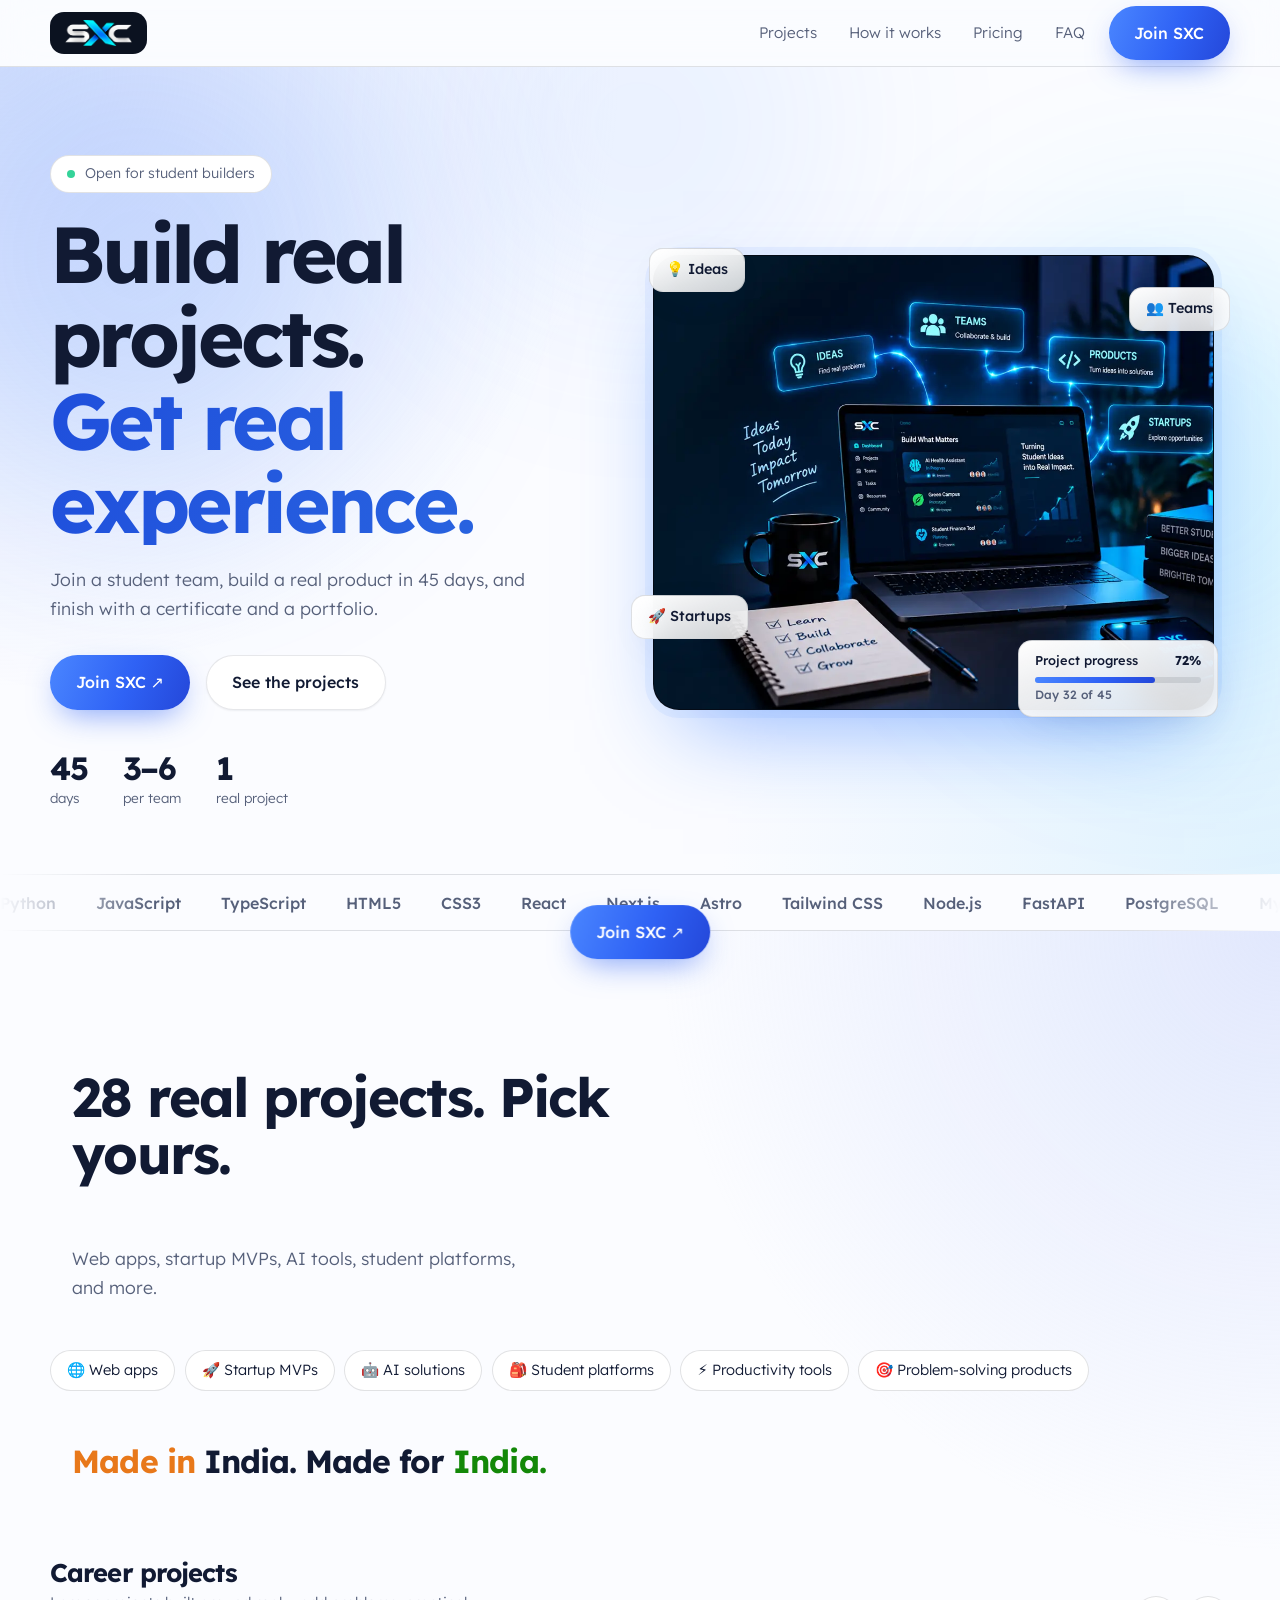
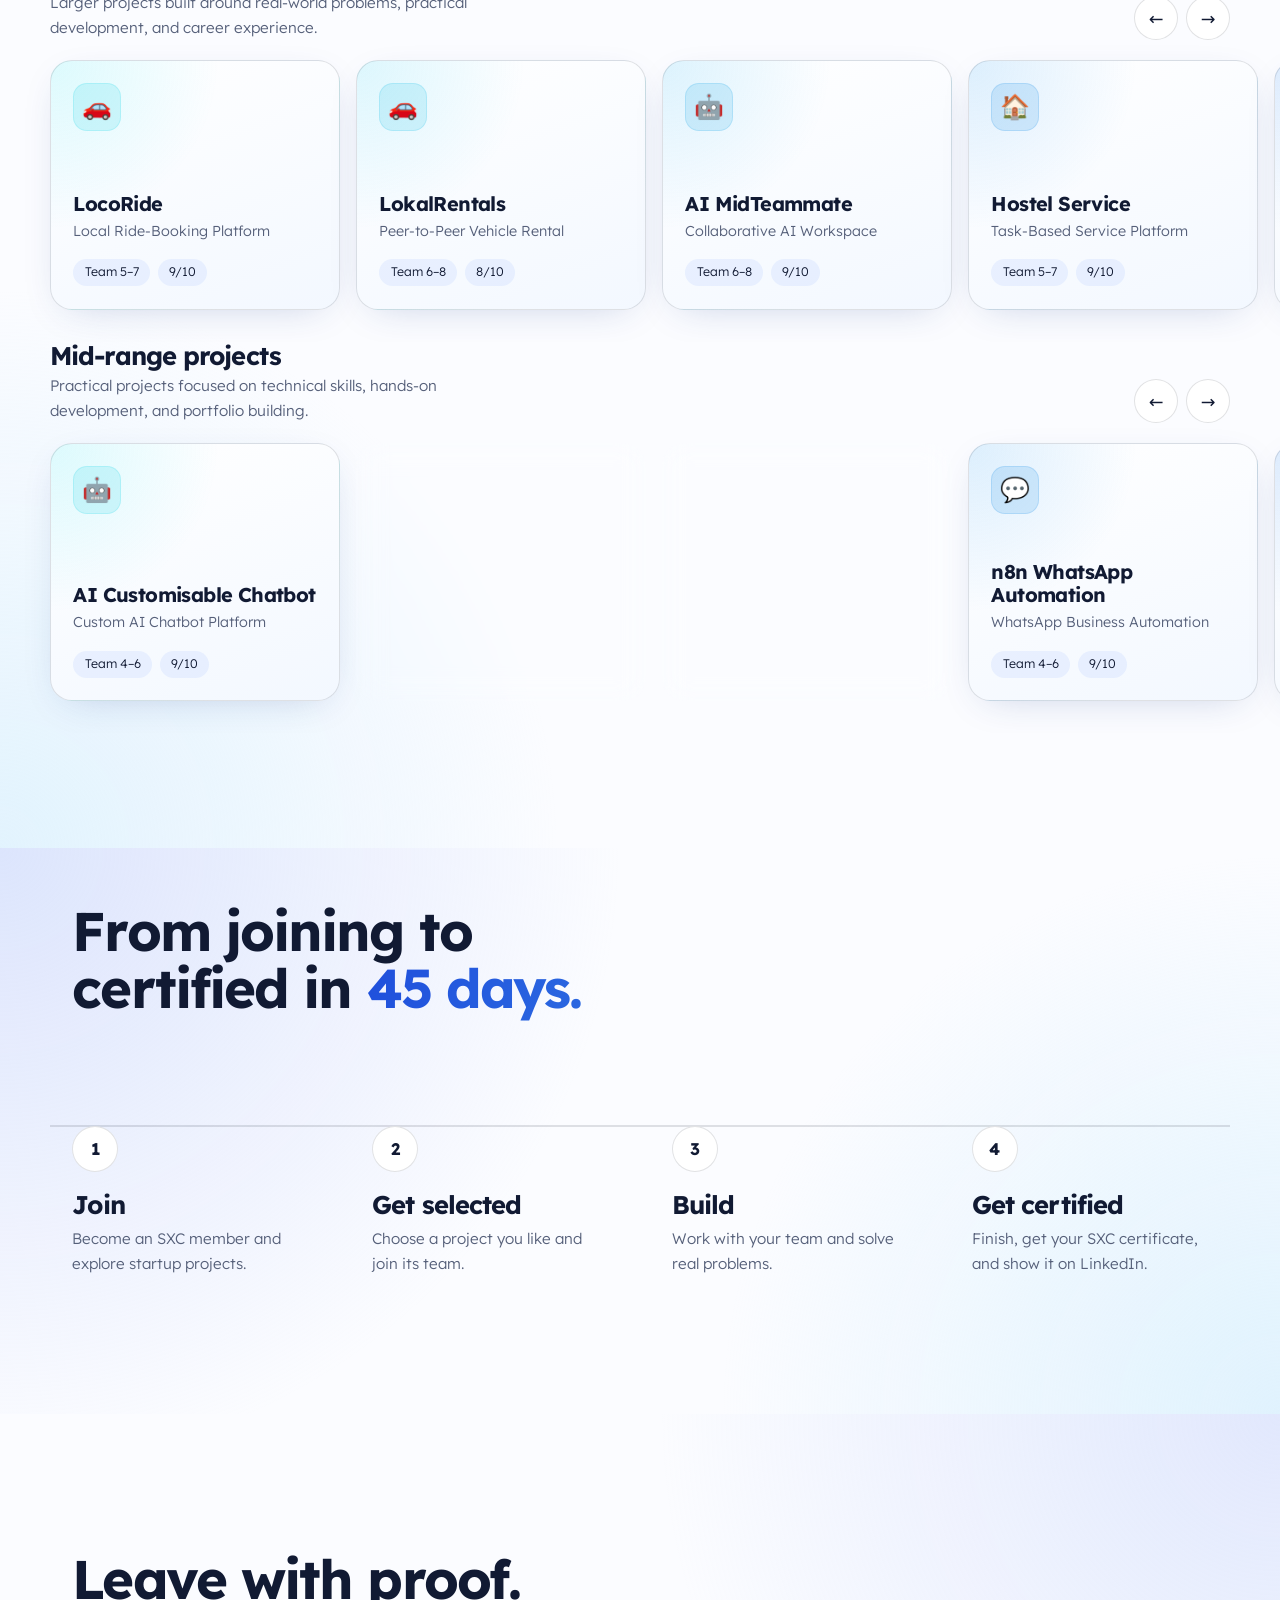
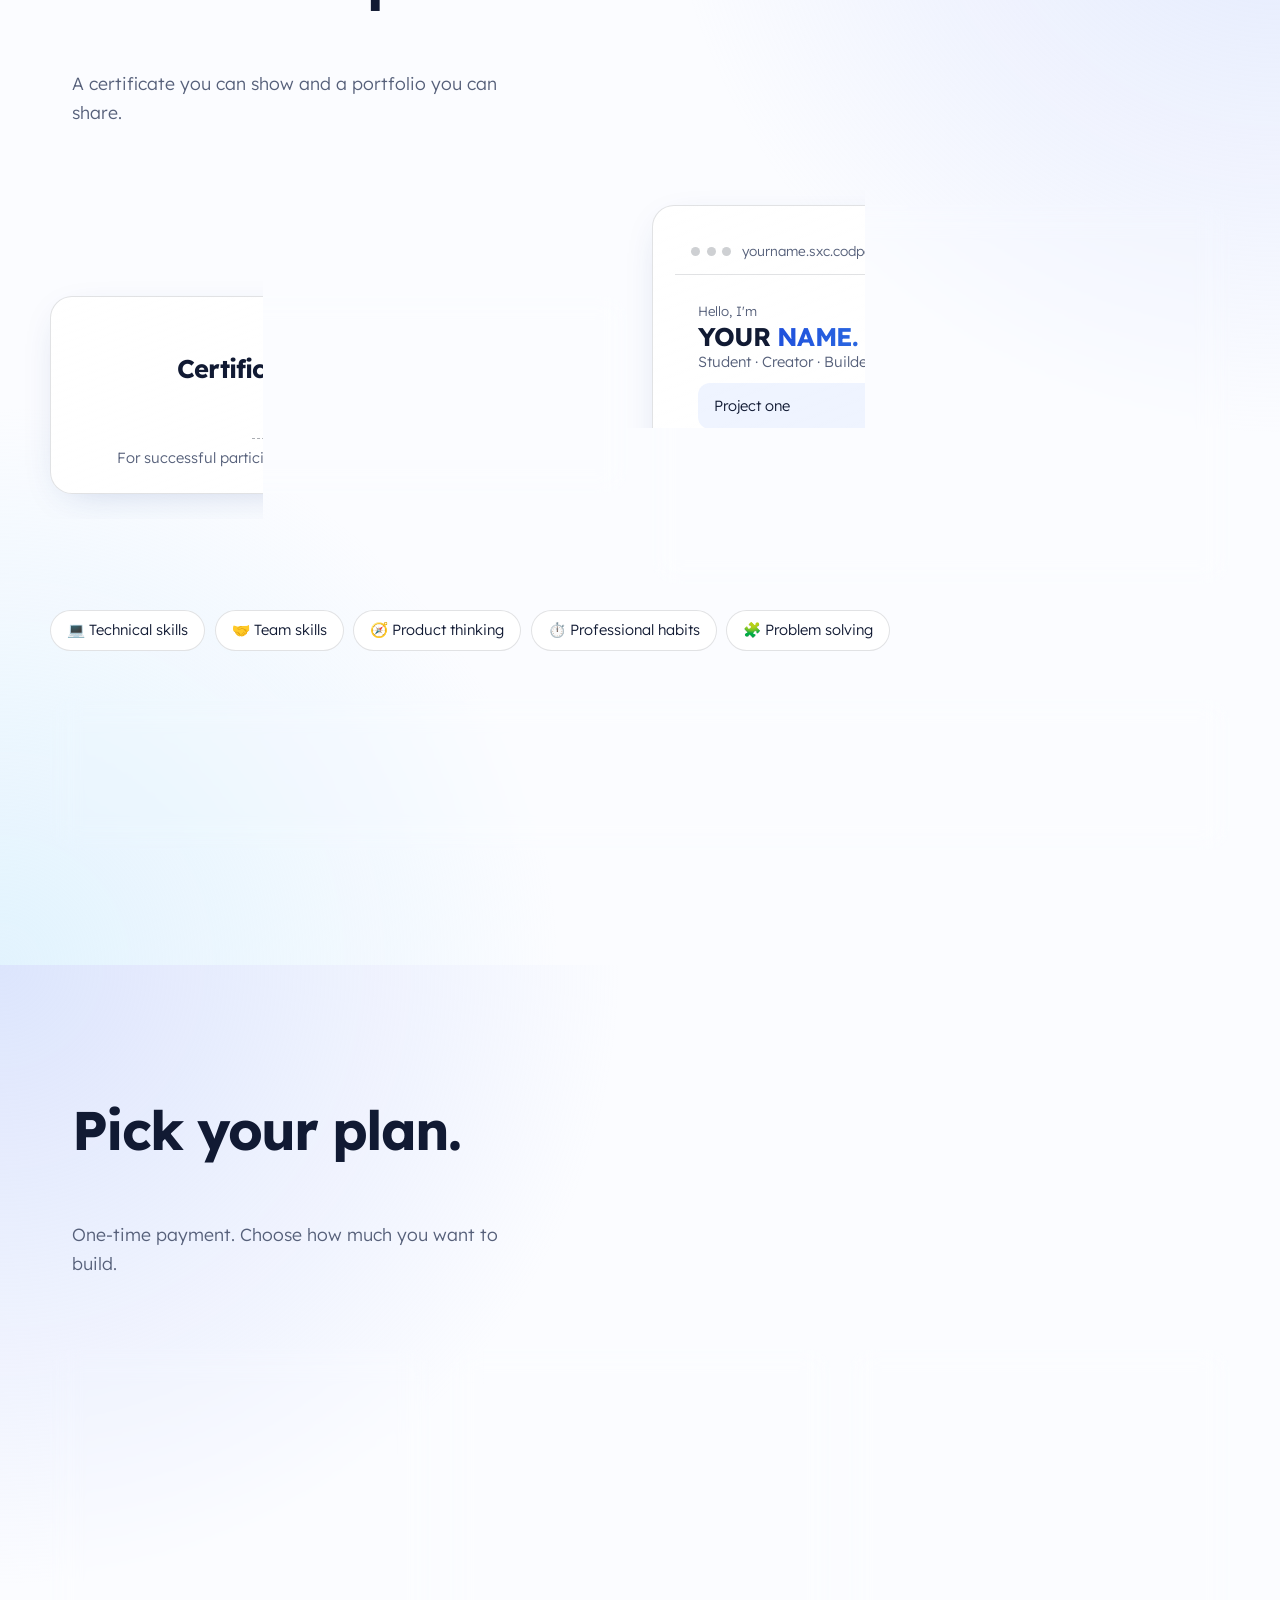
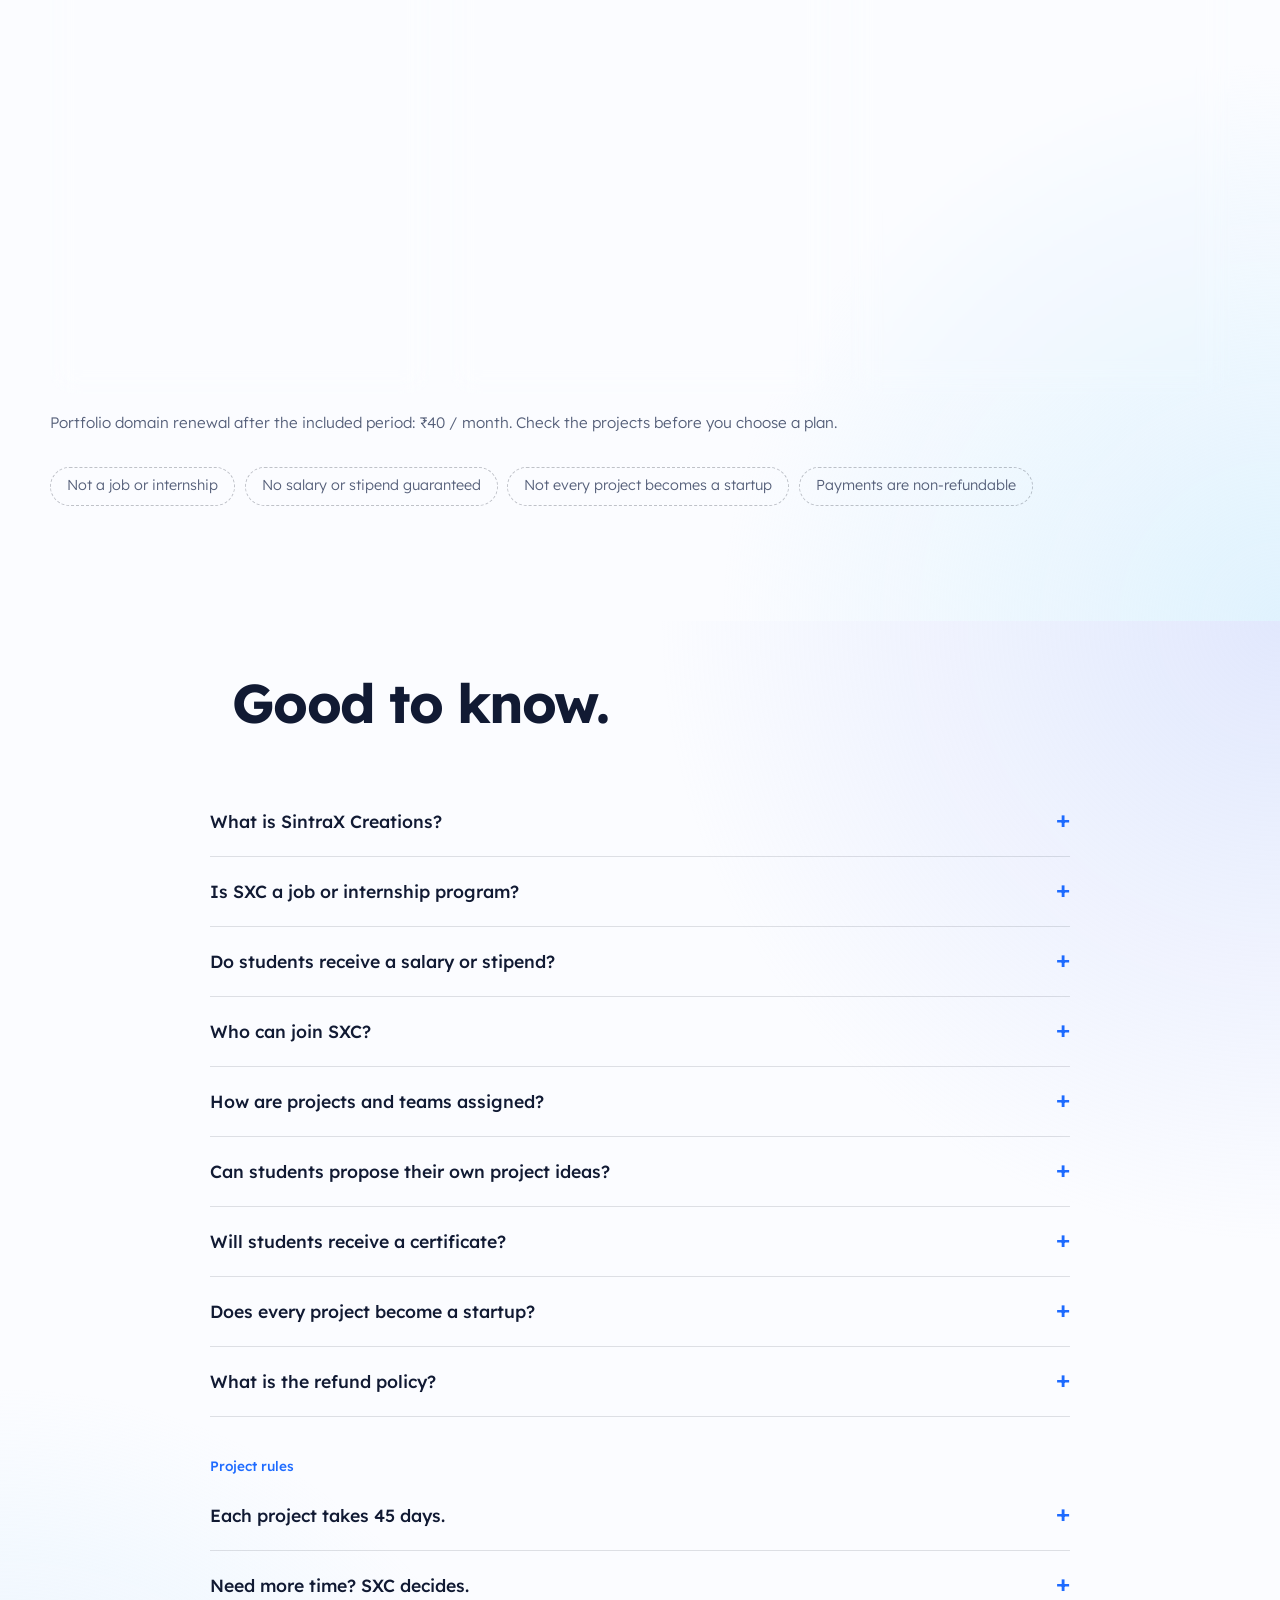
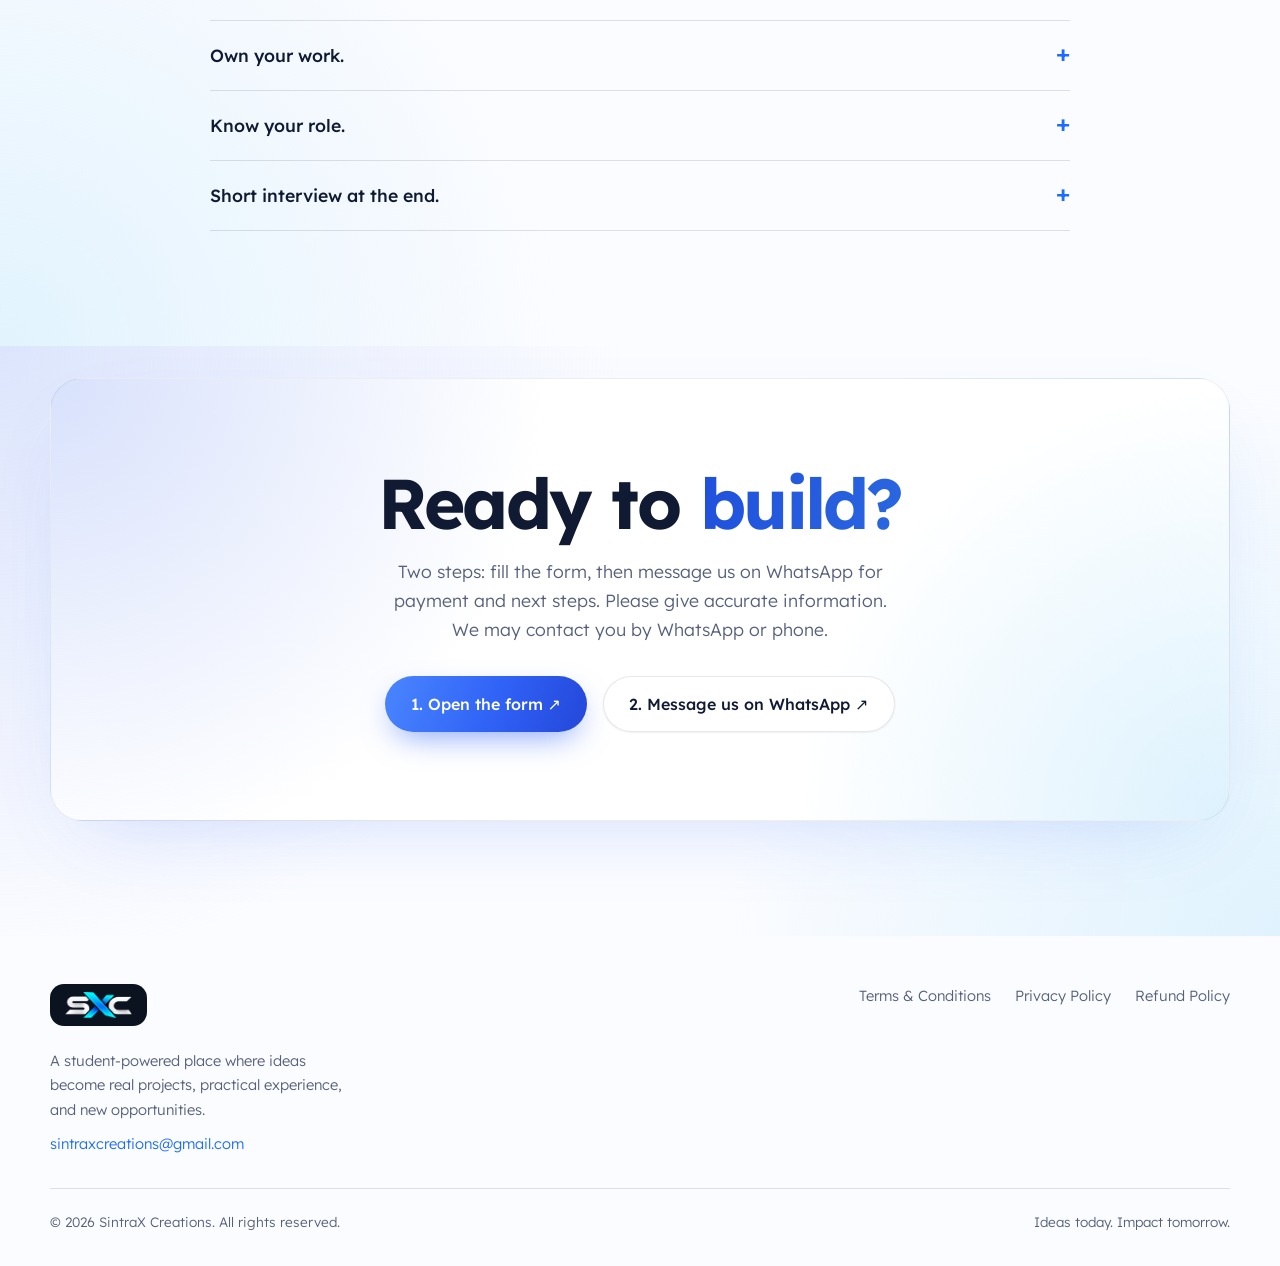
==== index.html @ 8d2ff9ae "Initial SXC website" ====
<!doctype html><html lang="en"><head><meta charset="utf-8">
<meta name="viewport" content="width=device-width,initial-scale=1,viewport-fit=cover">
<meta name="theme-color" content="#fbfcff">
<title>SXC | SintraX Creations</title>
<meta name="description" content="Build a real project with a student team in 45 days. Finish with a certificate and a portfolio.">
<link rel="preconnect" href="https://fonts.googleapis.com"><link rel="preconnect" href="https://fonts.gstatic.com" crossorigin>
<link href="https://fonts.googleapis.com/css2?family=Lexend:wght@300;400;500;700;800&display=swap" rel="stylesheet">
<style>
:root{--bg:#fbfcff;--s1:#ffffff;--line:rgba(12,20,36,.12);--tx:#111a33;--mu:#56607a;--a:#1e6bff;--b:#2f8bff;--c:#00e5ff;--g:linear-gradient(110deg,#4a86ff,#2f62f5 55%,#2447d9);--f:'Lexend',system-ui,sans-serif;color-scheme:light;box-sizing:border-box;padding-top:env(safe-area-inset-top,0px);padding-bottom:env(safe-area-inset-bottom,0px)}
html{scroll-behavior:smooth;scroll-padding-top:calc(80px + env(safe-area-inset-top,0px))}
*{box-sizing:border-box;margin:0}
body{background:var(--bg);color:var(--tx);font:300 1rem/1.65 var(--f);overflow-x:hidden}
a{color:inherit;text-decoration:none}img{max-width:100%;display:block}button{font:inherit;color:inherit;cursor:pointer}
h1,h2,h3,h4{font-weight:700;letter-spacing:-.035em;line-height:1.05}
:focus-visible{outline:2px solid var(--b);outline-offset:3px}
.w{width:min(1180px,100% - 2.5rem);margin-inline:auto}
section{padding:clamp(4rem,9vw,7.5rem) 0;position:relative}
h2{font-size:clamp(2rem,5vw,3.4rem);max-width:16ch}
.lead{color:var(--mu);font-size:1.1rem;max-width:46ch;margin-top:1rem}
.g{background:var(--g);-webkit-background-clip:text;background-clip:text;color:transparent;background-size:200% 100%;animation:sh 8s ease-in-out infinite alternate}
@keyframes sh{to{background-position:100% 0}}
.btn{display:inline-flex;align-items:center;gap:.6rem;padding:.85rem 1.6rem;border-radius:99px;font-weight:500;border:1px solid var(--line);background:rgba(255,255,255,.04);backdrop-filter:blur(10px);transition:.25s}
.btn:hover{border-color:rgba(255,255,255,.3);background:rgba(255,255,255,.09)}
.btn.p{background:var(--g);border:0;color:#fff;box-shadow:0 8px 40px -8px rgba(47,139,255,.7)}.btn.p:hover{transform:translateY(-2px);box-shadow:0 12px 50px -6px rgba(0,229,255,.75)}
.gl{border:1px solid var(--line);border-radius:22px;background:linear-gradient(160deg,rgba(255,255,255,.06),rgba(255,255,255,.015));backdrop-filter:blur(14px)}
header{position:sticky;top:env(safe-area-inset-top,0px);z-index:50;backdrop-filter:blur(18px);background:rgba(3,7,16,.6);border-bottom:1px solid var(--line)}
header .w{display:flex;align-items:center;gap:1.5rem;height:66px}header img{height:30px;width:auto}
nav{display:flex;gap:2rem;margin-left:auto;color:var(--mu);font-size:.95rem}nav a:hover{color:var(--tx)}
.burger{display:none;margin-left:auto;background:none;border:1px solid var(--line);border-radius:10px;padding:.3rem .7rem}
.hero{padding:clamp(3rem,7vw,5.5rem) 0 4rem;overflow:hidden}
.aur i{position:absolute;border-radius:50%;filter:blur(110px);opacity:.5;pointer-events:none;animation:dr 18s ease-in-out infinite alternate}
.aur i:nth-child(1){width:520px;height:520px;background:#1e6bff;top:-160px;left:-120px}.aur i:nth-child(2){width:460px;height:460px;background:#00c2ff;top:80px;right:-140px;animation-delay:-6s;opacity:.35}.aur i:nth-child(3){width:380px;height:380px;background:#3b82ff;bottom:-160px;left:35%;animation-delay:-11s;opacity:.35}
@keyframes dr{to{transform:translate(60px,40px) scale(1.15)}}
.hg{display:grid;grid-template-columns:1fr 1.1fr;gap:3rem;align-items:center;position:relative}
.hero h1{font-size:clamp(2.6rem,6.2vw,5.2rem);margin:1.2rem 0;letter-spacing:-.045em}
.hero h1 span{display:block;opacity:0;transform:translateY(36px);animation:up .9s cubic-bezier(.2,.8,.2,1) forwards;animation-delay:calc(var(--i)*.14s + .15s)}
@keyframes up{to{opacity:1;transform:none}}
.pill{display:inline-flex;align-items:center;gap:.6rem;padding:.4rem 1rem;border-radius:99px;border:1px solid var(--line);background:rgba(255,255,255,.04);font-size:.88rem;color:var(--mu)}.pill b{width:8px;height:8px;border-radius:50%;background:#34d399;box-shadow:0 0 0 0 rgba(52,211,153,.6);animation:pl 2s infinite}@keyframes pl{to{box-shadow:0 0 0 9px transparent}}
.acts{display:flex;gap:1rem;flex-wrap:wrap;margin-top:2rem}
.mets{display:flex;gap:2.2rem;margin-top:2.6rem}.mets b{display:block;font:700 2rem/1 var(--f);letter-spacing:-.04em}.mets span{font-size:.85rem;color:var(--mu)}
.stage{position:relative;perspective:1400px;padding:1rem}
.frame{border-radius:26px;overflow:hidden;border:1px solid rgba(255,255,255,.14);box-shadow:0 40px 120px -20px rgba(30,107,255,.6),0 0 0 8px rgba(255,255,255,.03);transition:transform .25s ease-out;aspect-ratio:16/13;background:#050b16}
.frame img{width:100%;height:100%;object-fit:cover;object-position:78% 50%}
.fc{position:absolute;padding:.55rem 1rem;font-size:.9rem;font-weight:500;border-radius:14px;animation:fl 6s ease-in-out infinite}
@keyframes fl{50%{transform:translateY(-10px)}}
.mq{overflow:hidden;border-block:1px solid var(--line);padding:.9rem 0;-webkit-mask-image:linear-gradient(90deg,transparent,#000 12%,#000 88%,transparent);mask-image:linear-gradient(90deg,transparent,#000 12%,#000 88%,transparent)}
.mq div{display:flex;gap:2.5rem;width:max-content;animation:mq 50s linear infinite;color:var(--mu);font-weight:500}.mq:hover div{animation-play-state:paused}@keyframes mq{to{transform:translateX(-50%)}}
.rh{display:flex;justify-content:space-between;align-items:flex-end;gap:1rem;margin:3rem 0 0;flex-wrap:wrap}.rh h3{font-size:1.6rem}.rh p{color:var(--mu);font-size:.95rem;margin-top:.3rem;max-width:52ch}
.arr{display:flex;gap:.5rem}.arr button{width:44px;height:44px;border-radius:50%;border:1px solid var(--line);background:rgba(255,255,255,.04);font-size:1.1rem;transition:.2s}.arr button:hover{background:var(--g);border-color:transparent}
.rail{display:flex;gap:1rem;overflow-x:auto;scroll-snap-type:x mandatory;padding:1.2rem 1.25rem 2rem;margin-inline:calc(50% - 50vw + 0px);padding-inline:max(1.25rem,calc(50vw - 590px));scroll-padding-inline:max(1.25rem,calc(50vw - 590px));scrollbar-width:none}
.rail::-webkit-scrollbar{display:none}
.pc{flex:0 0 min(290px,78vw);scroll-snap-align:start;text-align:left;padding:1.4rem;min-height:250px;display:flex;flex-direction:column;position:relative;overflow:hidden;transition:transform .25s,border-color .25s;background:radial-gradient(240px circle at 0 0,hsl(var(--h) 85% 55%/.28),transparent 70%),linear-gradient(160deg,rgba(255,255,255,.05),rgba(255,255,255,.012))}
.pc:before{content:"";position:absolute;inset:0;background:radial-gradient(300px circle at var(--mx,50%) var(--my,50%),rgba(255,255,255,.1),transparent 60%);opacity:0;transition:.3s}
.pc:hover{transform:translateY(-8px);border-color:hsl(var(--h) 85% 65%/.6)}.pc:hover:before{opacity:1}.pc>*{position:relative}
.pc .e{width:48px;height:48px;border-radius:14px;display:grid;place-items:center;font-size:1.5rem;background:hsl(var(--h) 80% 60%/.2);border:1px solid hsl(var(--h) 80% 70%/.35)}
.pc b{font-size:1.25rem;font-weight:700;letter-spacing:-.03em;line-height:1.15;margin-top:auto;padding-top:1.4rem}.pc em{font-style:normal;color:var(--mu);font-size:.9rem;margin-top:.3rem}
.pc .m{display:flex;gap:.5rem;margin-top:1rem}.pc .m span{font-size:.78rem;padding:.2rem .7rem;border-radius:99px;background:rgba(255,255,255,.07)}
.chips{display:flex;flex-wrap:wrap;gap:.6rem;margin-top:1.6rem}.chips span{padding:.45rem 1rem;border-radius:99px;border:1px solid var(--line);background:rgba(255,255,255,.04);font-size:.92rem}
.ind{display:inline-block;margin-top:1.4rem;font-weight:700;font-size:clamp(1.3rem,3vw,2rem);letter-spacing:-.03em}.sf{color:#ff9933}.gn{color:#3ddc84}
.tl{position:relative;display:grid;grid-template-columns:repeat(4,1fr);gap:1.2rem;margin-top:4rem}
.tl:before,.tl:after{content:"";position:absolute;left:0;top:22px;height:2px}.tl:before{width:100%;background:var(--line)}.tl:after{width:var(--p,0%);background:var(--g);box-shadow:0 0 18px #3b82ff}
.st{position:relative;padding-top:0}.st b{display:grid;place-items:center;width:46px;height:46px;border-radius:50%;background:var(--bg);border:1px solid var(--line);font-size:1.05rem;position:relative;z-index:1;transition:.5s}
.st.on b{background:var(--g);border-color:transparent;box-shadow:0 0 30px rgba(47,139,255,.7)}
.st h3{font-size:1.35rem;margin-top:1.2rem}.st p{color:var(--mu);font-size:.95rem;margin-top:.5rem}
.pf{display:grid;grid-template-columns:1fr 1fr;gap:1.5rem;margin-top:3.5rem;align-items:center}
.cert{padding:2rem;text-align:center;position:relative;transform:perspective(1000px) rotateY(-6deg);transition:.4s}.cert:hover{transform:none}
.cert small{color:var(--mu);letter-spacing:.08em;font-size:.72rem}.cert h3{font-size:1.7rem;margin:.6rem 0}.nm{display:inline-block;font-weight:800;font-size:1.4rem;padding:0 1rem .2rem;border-bottom:1px dashed rgba(255,255,255,.3);margin:.4rem 0}
.seal{position:absolute;right:1.2rem;top:1.2rem;width:64px;height:64px;border-radius:50%;background:var(--g);display:grid;place-items:center;font-size:.62rem;font-weight:700;box-shadow:0 0 30px rgba(0,229,255,.5)}
.brw{overflow:hidden;transform:perspective(1000px) rotateY(6deg);transition:.4s}.brw:hover{transform:none}
.u{display:flex;gap:.4rem;align-items:center;padding:.7rem 1rem;border-bottom:1px solid var(--line);font-size:.85rem;color:var(--mu)}.u i{width:9px;height:9px;border-radius:50%;background:rgba(255,255,255,.2)}
.in{padding:1.4rem}.in h3{font-size:1.6rem}.pj{display:flex;justify-content:space-between;padding:.7rem 1rem;border-radius:12px;background:rgba(255,255,255,.05);margin-top:.5rem;font-size:.92rem}
.who{display:grid;grid-template-columns:repeat(4,1fr);margin-top:3rem;overflow:hidden}.who div{padding:1.6rem;border-right:1px solid var(--line)}.who div:last-child{border:0}.who h3{font-size:1.1rem;margin-bottom:.5rem}.who p{color:var(--mu);font-size:.9rem}
.pg{display:grid;grid-template-columns:repeat(3,1fr);gap:1.2rem;margin-top:3rem;perspective:1400px;align-items:stretch}
.pp{padding:2rem;display:flex;flex-direction:column;gap:1rem;transition:transform .15s ease-out;position:relative}
.pp.f{border:1.5px solid transparent;background:linear-gradient(#0b1526,#060c18) padding-box,conic-gradient(from var(--r,0deg),#1e6bff,#00c2ff,#7dd3fc,#3b82ff,#1e6bff) border-box;animation:rot 7s linear infinite;box-shadow:0 30px 100px -20px rgba(47,139,255,.5)}
@property --r{syntax:"<angle>";inherits:false;initial-value:0deg}@keyframes rot{to{--r:360deg}}
.tag{align-self:flex-start;font-size:.78rem;padding:.25rem .8rem;border-radius:99px;background:rgba(47,139,255,.18);color:#a5e4ff}
.pp h3{font-size:1.7rem}.price{font-size:3.2rem;font-weight:800;letter-spacing:-.05em;line-height:1}.price small{font:300 .85rem var(--f);color:var(--mu);display:block;letter-spacing:0;margin-top:.4rem}
.pp .bx{padding:.8rem 1rem;border-radius:14px;background:rgba(255,255,255,.05);font-size:.9rem}.bx b{display:block;font-weight:500}.bx span{color:var(--mu)}
.pp ul{list-style:none;padding:0;display:grid;gap:.4rem;flex:1;font-size:.92rem;color:var(--mu)}.pp li:before{content:"✓ ";color:#67e8f9}
.trust{display:flex;flex-wrap:wrap;gap:.6rem;margin-top:2rem;color:var(--mu);font-size:.9rem}.trust span{padding:.4rem 1rem;border:1px dashed rgba(255,255,255,.18);border-radius:99px}
.fq{border-bottom:1px solid var(--line)}.fq summary{list-style:none;cursor:pointer;padding:1.25rem 0;font-weight:500;font-size:1.1rem;display:flex;justify-content:space-between;gap:1rem}
.fq summary::-webkit-details-marker{display:none}.fq summary:after{content:"+";font-size:1.5rem;color:#67e8f9;transition:.3s;line-height:1}.fq[open] summary:after{transform:rotate(45deg)}
.fq p{color:var(--mu);padding:0 2rem 1.3rem 0;animation:op .35s}@keyframes op{from{opacity:0;transform:translateY(-6px)}}
.fh{font-size:.85rem;color:#67e8f9;margin:2.4rem 0 .2rem;font-weight:500}
.cta{text-align:center;padding:clamp(3rem,7vw,5.5rem) 1.5rem;border-radius:32px;position:relative;overflow:hidden;border:1px solid var(--line);background:radial-gradient(700px circle at 20% 0,rgba(30,107,255,.4),transparent 60%),radial-gradient(600px circle at 90% 100%,rgba(0,229,255,.22),transparent 60%),var(--s1)}
.cta h2{margin:0 auto;max-width:14ch;font-size:clamp(2.2rem,6vw,4.4rem)}.cta .lead{margin:1rem auto 2rem}.cta .acts{justify-content:center}
footer{padding:3rem 0 2rem;color:var(--mu);font-size:.92rem}.fg{display:flex;justify-content:space-between;gap:2rem;flex-wrap:wrap;align-items:flex-start}.fg img{height:34px;width:auto;margin-bottom:.8rem}
.fl{display:flex;gap:1.5rem;flex-wrap:wrap}.fl a,.fl button{background:none;border:0;color:var(--mu);padding:0}.fl a:hover,.fl button:hover{color:var(--tx)}
.fb{margin-top:2rem;padding-top:1.4rem;border-top:1px solid var(--line);display:flex;justify-content:space-between;flex-wrap:wrap;gap:.6rem;font-size:.85rem}
#jn{position:fixed;left:50%;bottom:calc(1rem + env(safe-area-inset-bottom,0px));transform:translate(-50%,140%);z-index:60;transition:transform .5s cubic-bezier(.2,.9,.3,1.2);white-space:nowrap}#jn.show{transform:translate(-50%,0)}
dialog{background:#0a1220;color:var(--tx);border:1px solid var(--line);border-radius:24px;width:min(680px,92vw);max-height:85vh;padding:1.8rem;margin:auto;box-shadow:0 40px 120px rgba(0,0,0,.7)}
dialog::backdrop{background:rgba(1,3,8,.75);backdrop-filter:blur(8px)}
dialog h2{font-size:1.9rem;max-width:none}dialog h3{font-size:.95rem;margin:1.4rem 0 .2rem;color:#1e6bff;font-weight:500;letter-spacing:0}dialog p,dialog li{color:var(--mu);margin-top:.3rem}dialog ul{padding-left:1.2rem}dialog .x{position:sticky;top:0;float:right;padding:.4rem 1rem}
.rv{opacity:0;transform:translateY(26px);transition:opacity .8s,transform .8s cubic-bezier(.2,.8,.2,1)}.rv.in{opacity:1;transform:none}
@media(max-width:900px){nav{display:none}nav.open{display:flex;position:absolute;top:66px;left:0;right:0;flex-direction:column;gap:1rem;background:#fbfcff;padding:1.4rem;border-bottom:1px solid var(--line)}.burger{display:block}header .btn{display:none}
.hg,.pf,.pg{grid-template-columns:1fr}.tl{grid-template-columns:1fr 1fr;row-gap:2.2rem}.tl:before,.tl:after{display:none}.who{grid-template-columns:1fr 1fr}.who div{border-bottom:1px solid var(--line)}.cert,.brw{transform:none}.stage{padding:.3rem}}
@media(max-width:520px){.tl,.who{grid-template-columns:1fr}.mets{gap:1.4rem}}
@media(prefers-reduced-motion:reduce){*{animation:none!important;transition:none!important;scroll-behavior:auto!important}.hero h1 span,.rv{opacity:1!important;transform:none!important}}

body{background:radial-gradient(900px circle at 88% -6%,rgba(30,107,255,.11),transparent 60%),radial-gradient(700px circle at 0 40%,rgba(0,194,255,.06),transparent 60%),var(--bg)}
.lgb{display:inline-block;background:#0b1220;border-radius:14px;padding:8px 15px;line-height:0}.lgb img{height:26px;margin:0}
header{background:rgba(251,252,255,.8)}
.g{background:linear-gradient(110deg,#1e6bff,#0a4fe0 55%,#0a8fd6);-webkit-background-clip:text;background-clip:text;color:transparent;background-size:200% 100%}
.btn{background:#fff;box-shadow:0 1px 2px rgba(12,20,36,.06)}.btn:hover{border-color:rgba(30,107,255,.55);background:#eef5ff}
.btn.p,.btn.p:hover{background:linear-gradient(110deg,#2f8bff,#1e6bff 50%,#1550e6);color:#fff}
.btn.p{box-shadow:0 10px 30px -10px rgba(30,107,255,.7)}.btn.p:hover{box-shadow:0 14px 36px -8px rgba(30,107,255,.85)}
.gl{background:linear-gradient(160deg,#fff,rgba(255,255,255,.8));box-shadow:0 10px 40px -18px rgba(30,60,140,.28)}
.aur i{opacity:.26}.aur i:nth-child(2){opacity:.18}.aur i:nth-child(3){opacity:.16}
.pill,.chips span,.arr button{background:#fff}
.arr button:hover{background:linear-gradient(110deg,#2f8bff,#1e6bff);color:#fff;border-color:transparent}
.frame{border-color:rgba(12,20,36,.12);box-shadow:0 40px 90px -30px rgba(30,107,255,.5),0 0 0 8px rgba(30,107,255,.06)}
.pc{background:radial-gradient(240px circle at 0 0,hsl(var(--h) 90% 55%/.16),transparent 70%),linear-gradient(160deg,#fff,#f3f8ff)}
.pc:before{background:radial-gradient(300px circle at var(--mx,50%) var(--my,50%),rgba(30,107,255,.09),transparent 60%)}
.pc .m span,.pj,.pp .bx{background:rgba(30,107,255,.07)}
.pc:hover{border-color:hsl(var(--h) 90% 50%/.6);box-shadow:0 18px 40px -18px rgba(30,107,255,.45)}
.u i{background:rgba(12,20,36,.2)}.nm{border-color:rgba(12,20,36,.35)}.trust span{border-color:rgba(12,20,36,.25)}
.st b{background:#fff}.st.on b{background:linear-gradient(110deg,#2f8bff,#1e6bff);color:#fff}
.pp.f{background:linear-gradient(#fff,#f5f9ff) padding-box,conic-gradient(from var(--r,0deg),#1e6bff,#00c2ff,#7dd3fc,#3b82ff,#1e6bff) border-box;box-shadow:0 30px 80px -25px rgba(30,107,255,.5)}
.tag{background:rgba(30,107,255,.12);color:#1550e6}.pp li:before,.fq summary:after,.fh{color:#1e6bff}
.cta{background:radial-gradient(700px circle at 20% 0,rgba(30,107,255,.16),transparent 60%),radial-gradient(600px circle at 90% 100%,rgba(0,194,255,.14),transparent 60%),#fff;box-shadow:0 30px 80px -40px rgba(30,60,140,.3)}
dialog{background:#fff;box-shadow:0 40px 100px rgba(12,20,60,.3)}dialog h3{color:#1e6bff}dialog::backdrop{background:rgba(12,20,36,.5)}
.sf{color:#e8781a}.gn{color:#138808}.mq div{color:var(--mu)}

body{background:var(--bg)}
section{isolation:isolate}
section:before{content:"";position:absolute;inset:0;z-index:-1;pointer-events:none;background:radial-gradient(1000px circle at 0 0,rgba(200,213,251,.6),transparent 62%),radial-gradient(900px circle at 100% 100%,rgba(212,238,253,.7),transparent 62%)}
section:nth-of-type(even):before{background:radial-gradient(1000px circle at 100% 0,rgba(200,213,251,.5),transparent 62%),radial-gradient(900px circle at 0 100%,rgba(212,238,253,.65),transparent 62%)}
.g{background:linear-gradient(110deg,#1f4fdc,#2a66e0 50%,#3b88d8);-webkit-background-clip:text;background-clip:text;color:transparent;background-size:200% 100%}
.btn.p,.btn.p:hover,.arr button:hover,.st.on b{background:linear-gradient(110deg,#4a86ff,#2f62f5 55%,#2447d9)}
.btn.p{box-shadow:0 12px 32px -10px rgba(47,98,245,.65)}.btn.p:hover{box-shadow:0 16px 38px -8px rgba(47,98,245,.8)}
.btn{border-color:rgba(17,26,51,.1)}
.aur i{opacity:.16}.aur i:nth-child(2){opacity:.12}.aur i:nth-child(3){opacity:.1}
.cta{background:radial-gradient(800px circle at 0 0,rgba(200,213,251,.7),transparent 62%),radial-gradient(700px circle at 100% 100%,rgba(212,238,253,.8),transparent 62%),#fff;border-color:rgba(17,26,51,.07);box-shadow:0 30px 80px -40px rgba(47,98,245,.25)}
</style></head><body>
<header><div class="w"><a class="lgb" href="#top" aria-label="SXC home"><img data-logo alt="SXC, SintraX Creations"></a>
<nav id="nv"><a href="#projects">Projects</a><a href="#how">How it works</a><a href="#pricing">Pricing</a><a href="#faq">FAQ</a></nav>
<a class="btn p" href="#join">Join SXC</a><button class="burger" aria-label="Open menu" onclick="document.getElementById('nv').classList.toggle('open')">☰</button></div></header>
<main>
<section class="hero" id="top"><div class="aur" aria-hidden="true"><i></i><i></i><i></i></div><div class="w hg"><div>
<p class="pill"><b></b>Open for student builders</p>
<h1><span style="--i:0">Build real projects.</span><span class="g" style="--i:1">Get real experience.</span></h1>
<p class="lead">Join a student team, build a real product in 45 days, and finish with a certificate and a portfolio.</p>
<div class="acts"><a class="btn p" href="#join">Join SXC ↗</a><a class="btn" href="#projects">See the projects</a></div>
<div class="mets"><div><b>45</b><span>days</span></div><div><b>3–6</b><span>per team</span></div><div><b>1</b><span>real project</span></div></div></div>
<div class="stage" id="stage"><div class="frame" id="fr"><img data-hero alt="SXC workspace showing ideas, teams, products and startups"></div>
<span class="fc gl" style="top:2%;left:2%">💡 Ideas</span><span class="fc gl" style="top:10%;right:0;animation-delay:-2s">👥 Teams</span><span class="fc gl" style="bottom:18%;left:-1%;animation-delay:-4s">🚀 Startups</span>
<div class="fc gl" style="bottom:2%;right:2%;width:200px;animation-delay:-1s"><div style="display:flex;justify-content:space-between;font-size:.8rem"><span>Project progress</span><b>72%</b></div><div style="height:6px;border-radius:9px;background:rgba(12,20,36,.1);margin-top:.4rem"><div style="width:72%;height:100%;border-radius:9px;background:var(--g)"></div></div><small style="color:var(--mu)">Day 32 of 45</small></div></div></div></section>
<div class="mq" aria-label="Technologies used in SXC projects"><div id="mq"></div></div>
<section id="projects"><div class="w"><h2 class="rv">28 real projects. Pick yours.</h2><p class="lead rv">Web apps, startup MVPs, AI tools, student platforms, and more.</p>
<div class="chips" id="cats"></div><p class="ind rv"><span class="sf">Made in</span> India. Made for <span class="gn">India.</span></p>
<div class="rh"><div><h3>Career projects</h3><p>Larger projects built around real-world problems, practical development, and career experience.</p></div><div class="arr" data-r="r1"><button aria-label="Previous">←</button><button aria-label="Next">→</button></div></div><div class="rail" id="r1"></div>
<div class="rh" style="margin-top:0"><div><h3>Mid-range projects</h3><p>Practical projects focused on technical skills, hands-on development, and portfolio building.</p></div><div class="arr" data-r="r2"><button aria-label="Previous">←</button><button aria-label="Next">→</button></div></div><div class="rail" id="r2"></div></div></section>
<section id="how" style="padding-top:2rem"><div class="w"><h2 class="rv">From joining to certified in <span class="g">45 days.</span></h2>
<div class="tl" id="tl"></div></div></section>
<section id="proof"><div class="w"><h2 class="rv">Leave with proof.</h2><p class="lead rv">A certificate you can show and a portfolio you can share.</p>
<div class="pf"><div class="gl cert rv"><span class="seal">SXC VERIFIED</span><small>SINTRAX CREATIONS</small><h3>Certificate of Participation</h3><div class="nm">YOUR NAME</div><p style="color:var(--mu);font-size:.92rem">For successful participation, contribution and project experience.</p></div>
<div class="gl brw rv"><div class="u"><i></i><i></i><i></i>&nbsp;yourname.sxc.codpox.com</div><div class="in"><small style="color:var(--mu)">Hello, I'm</small><h3>YOUR <span class="g">NAME.</span></h3><p style="color:var(--mu);font-size:.92rem">Student · Creator · Builder</p><div class="pj"><span>Project one</span><span>Web ↗</span></div><div class="pj"><span>Project two</span><span>Design ↗</span></div><div class="pj"><span>Project three</span><span>Research ↗</span></div></div></div></div>
<div class="chips" id="sk"></div>
<div class="gl who" id="who"></div></div></section>
<section id="pricing"><div class="w"><h2 class="rv">Pick your plan.</h2><p class="lead rv">One-time payment. Choose how much you want to build.</p><div class="pg" id="pg"></div>
<p class="lead" style="max-width:none;font-size:.95rem">Portfolio domain renewal after the included period: ₹40 / month. Check the projects before you choose a plan.</p>
<div class="trust"><span>Not a job or internship</span><span>No salary or stipend guaranteed</span><span>Not every project becomes a startup</span><span>Payments are non-refundable</span></div></div></section>
<section id="faq" style="padding-top:2rem"><div class="w" style="max-width:860px"><h2 class="rv">Good to know.</h2><div id="fq" style="margin-top:2rem"></div></div></section>
<section id="join" style="padding-top:2rem"><div class="w"><div class="cta rv"><h2>Ready to <span class="g">build?</span></h2><p class="lead">Two steps: fill the form, then message us on WhatsApp for payment and next steps. Please give accurate information. We may contact you by WhatsApp or phone.</p>
<div class="acts"><a class="btn p" target="_blank" rel="noopener" href="https://docs.google.com/forms/d/e/1FAIpQLSdo99IOc3mbc5sTdNPT1YLGd4uvjoYTbjA_1_7M9dkrvO4u7A/viewform">1. Open the form ↗</a><a class="btn" target="_blank" rel="noopener" href="https://api.whatsapp.com/send?phone=919490354451&text=Hello%20SXC%20Team%2C%20I%20have%20completed%20the%20student%20registration%20form.%20I%20would%20like%20to%20know%20the%20payment%20details%20and%20next%20steps.">2. Message us on WhatsApp ↗</a></div></div></div></section>
</main>
<footer><div class="w"><div class="fg"><div><span class="lgb" style="margin-bottom:1rem"><img data-logo alt="SintraX Creations"></span><p style="max-width:34ch">A student-powered place where ideas become real projects, practical experience, and new opportunities.</p><p style="margin-top:.6rem"><a href="mailto:sintraxcreations@gmail.com" style="color:#1e6bff">sintraxcreations@gmail.com</a></p></div>
<div class="fl"><button data-l="terms">Terms &amp; Conditions</button><button data-l="privacy">Privacy Policy</button><button data-l="refund">Refund Policy</button></div></div>
<div class="fb"><span>© 2026 SintraX Creations. All rights reserved.</span><span>Ideas today. Impact tomorrow.</span></div></div></footer>
<a class="btn p" id="jn" href="#join">Join SXC ↗</a>
<dialog id="dlg"></dialog>
<script>
const D={"logo": "[data-uri]", "hero": "[data-uri]", "projects": {"career": [{"name": "LocoRide", "category": "Local Ride-Booking Platform", "pain": "Limited local transport options and fewer earning opportunities for local drivers.", "solution": "An affordable local ride-booking platform connecting passengers with auto drivers and bike-taxi captains.", "users": "Passengers, auto drivers, bike-taxi captains", "importance": "9/10", "members": "5–7"}, {"name": "LokalRentals", "category": "Peer-to-Peer Vehicle Rental", "pain": "Expensive rentals and limited access to suitable local vehicles.", "solution": "A peer-to-peer platform where vehicle owners can list vehicles and renters can discover and request them.", "users": "Vehicle owners, renters, local communities", "importance": "8/10", "members": "6–8"}, {"name": "AI MidTeammate", "category": "Collaborative AI Workspace", "pain": "Teams struggle with planning, coordination, task management, and execution.", "solution": "An AI-assisted workspace that helps teams plan, execute, organize, and track project work.", "users": "Student teams, project teams, small organizations", "importance": "9/10", "members": "6–8"}, {"name": "Hostel Service", "category": "Task-Based Service Platform", "pain": "Hostel residents need everyday task help while service providers need access to customers.", "solution": "A task-based platform connecting hostel residents with verified service providers.", "users": "Hostel residents, service providers, administrators", "importance": "9/10", "members": "5–7"}, {"name": "Codentra AI", "category": "AI Learning Platform", "pain": "Traditional learning can lack practical guidance, interaction, and personalization.", "solution": "An AI-assisted learning platform combining courses, guidance, learning support, and practical projects.", "users": "Students, learners, educators", "importance": "9/10", "members": "6–8"}, {"name": "Footwear Bazaar", "category": "B2B Footwear Marketplace", "pain": "Suppliers can struggle to reach reliable retailers and manage business relationships.", "solution": "A B2B marketplace connecting footwear manufacturers and suppliers with retailers.", "users": "Manufacturers, suppliers, retailers", "importance": "8/10", "members": "6–8"}, {"name": "WhatsApp Automation Agent", "category": "Business Automation", "pain": "Businesses spend time responding to repetitive customer questions and requests.", "solution": "Automation for common WhatsApp conversations, FAQs, customer interactions, and routine communication.", "users": "Small businesses, service businesses, customers", "importance": "9/10", "members": "5–7"}, {"name": "AI Voice Receptionist", "category": "AI Voice Agent", "pain": "Businesses can miss calls and potential customers when calls are not answered.", "solution": "An AI voice receptionist that handles common calls, provides information, and routes conversations.", "users": "Businesses, service providers, callers", "importance": "9/10", "members": "5–7"}, {"name": "AI Business Operations Agent", "category": "Business Workflow Automation", "pain": "Routine operational work consumes time and can introduce manual errors.", "solution": "An AI agent designed to support repetitive business workflows and operational tasks.", "users": "Small businesses, operations teams, entrepreneurs", "importance": "9/10", "members": "6–8"}, {"name": "LinkedJob Search Agent", "category": "AI Job Search Agent", "pain": "Students and graduates spend considerable time discovering suitable opportunities.", "solution": "An AI-assisted system for job discovery, profile matching, opportunity organization, and application tracking.", "users": "Students, graduates, job seekers", "importance": "8/10", "members": "5–7"}, {"name": "Sales & Lead Generation Agent", "category": "AI Sales Agent", "pain": "Finding, qualifying, organizing, and following up with leads can be repetitive.", "solution": "An AI-assisted system for lead discovery, qualification, organization, and follow-up.", "users": "Sales teams, startups, small businesses", "importance": "9/10", "members": "6–8"}, {"name": "E-commerce Stock Manager SaaS", "category": "Inventory Management Platform", "pain": "Manual inventory management can cause stock errors, stockouts, and poor visibility.", "solution": "An inventory platform with stock tracking, low-stock alerts, and reporting.", "users": "Online sellers, retailers, e-commerce businesses", "importance": "8/10", "members": "5–7"}, {"name": "AI Website Generator", "category": "AI Website Creation Platform", "pain": "Creating websites can require significant technical knowledge and development time.", "solution": "A platform that generates website structures and code from user instructions.", "users": "Students, creators, small businesses, entrepreneurs", "importance": "9/10", "members": "6–8"}], "mid": [{"name": "AI Customisable Chatbot", "category": "Custom AI Chatbot Platform", "pain": "Organizations need configurable chatbots for different information and use cases.", "solution": "A customizable chatbot with configurable knowledge, behavior, and deployment options.", "users": "Businesses, colleges, creators, communities", "importance": "9/10", "members": "4–6"}, {"name": "AI Python Tutor", "category": "Interactive Python Learning Assistant", "pain": "Beginners struggle to understand programming errors and decide what to learn next.", "solution": "An AI tutor that explains Python concepts, reviews code, provides exercises, and guides learners.", "users": "Students, beginners, programming learners", "importance": "9/10", "members": "4–6"}, {"name": "AI Frontend Tutor", "category": "AI Frontend Learning Assistant", "pain": "Frontend learners struggle with concepts, debugging, and applying HTML, CSS, and JavaScript.", "solution": "An AI tutor focused on frontend concepts, code explanations, debugging, and guided practice.", "users": "Frontend learners, students, beginner developers", "importance": "9/10", "members": "4–6"}, {"name": "n8n WhatsApp Automation", "category": "WhatsApp Business Automation", "pain": "Businesses repeatedly perform manual WhatsApp communication and routine tasks.", "solution": "Automated WhatsApp workflows using n8n, APIs, webhooks, and connected services.", "users": "Small businesses, service providers, organizations", "importance": "9/10", "members": "4–6"}, {"name": "Automatic LinkedIn Job Apply Automation", "category": "Job Application Workflow Automation", "pain": "Job seekers spend time finding opportunities, preparing applications, and tracking progress.", "solution": "A workflow assisting with opportunity discovery, fit evaluation, application preparation, and tracking.", "users": "Students, graduates, job seekers", "importance": "9/10", "members": "5–7"}, {"name": "AI Resume Builder & Optimizer", "category": "AI Resume Platform", "pain": "Creating role-specific resumes and improving them for opportunities takes time.", "solution": "An AI platform that generates, analyzes, and improves resumes against job descriptions.", "users": "Students, graduates, job seekers", "importance": "9/10", "members": "4–6"}, {"name": "AI Interview Coach", "category": "AI Interview Practice Platform", "pain": "Learners often lack realistic interview practice and structured feedback.", "solution": "An interview simulator with role-specific questions, response analysis, and feedback.", "users": "Students, graduates, job seekers", "importance": "9/10", "members": "4–6"}, {"name": "AI GitHub Project Explainer", "category": "AI Codebase Understanding Tool", "pain": "Understanding an unfamiliar GitHub repository can take significant time.", "solution": "A tool that analyzes repositories, architecture, files, technologies, and major components.", "users": "Students, developers, teams", "importance": "8/10", "members": "4–6"}, {"name": "AI Code Debugging Assistant", "category": "AI Debugging Platform", "pain": "Beginners struggle to understand programming errors and identify fixes.", "solution": "An AI assistant that explains errors, identifies causes, and guides users toward fixes.", "users": "Students, beginners, programmers", "importance": "9/10", "members": "4–6"}, {"name": "AI Documentation Generator", "category": "Automated Project Documentation", "pain": "Writing project documentation can take considerable development time.", "solution": "Generate README files, API documentation, technical explanations, and project documentation.", "users": "Developers, student teams, startups", "importance": "8/10", "members": "4–6"}, {"name": "AI Study Notes Generator", "category": "AI Learning Material Assistant", "pain": "Students spend time converting large learning materials into revision resources.", "solution": "Generate summaries, structured notes, flashcards, and practice questions.", "users": "Students, learners, educators", "importance": "8/10", "members": "4–6"}, {"name": "AI PDF / Document Q&A", "category": "Document Intelligence Platform", "pain": "Finding specific information inside large documents can be difficult.", "solution": "Users can upload documents and ask questions about their contents using AI.", "users": "Students, researchers, businesses, teams", "importance": "9/10", "members": "4–6"}, {"name": "AI Email Assistant", "category": "AI Email Productivity Tool", "pain": "Reading, summarizing, classifying, and drafting emails consumes time.", "solution": "An AI assistant for email summarization, classification, drafting, and productivity support.", "users": "Students, professionals, businesses", "importance": "8/10", "members": "4–6"}, {"name": "AI Lead Qualification Automation", "category": "Automated Lead Qualification", "pain": "Collecting information and manually qualifying leads can be repetitive.", "solution": "An automated system for capturing, qualifying, categorizing, and organizing leads.", "users": "Startups, sales teams, small businesses", "importance": "9/10", "members": "5–7"}, {"name": "n8n Business Workflow Automation Hub", "category": "Workflow Automation Dashboard", "pain": "Multiple disconnected workflows can be difficult to monitor and manage.", "solution": "A dashboard for managing, monitoring, and organizing connected n8n business workflows.", "users": "Businesses, operations teams, startups", "importance": "9/10", "members": "5–7"}]}, "legal": {"terms": {"title": "Terms & Conditions", "html": "<p>Please review the terms that apply to participation in SintraX Creations project-building programs.<\/p><h3>1. Eligibility<\/h3><p>SXC participation is intended for college students who are interested in technology and building applications, software products, and projects.<\/p><p>Participants must provide accurate information during registration.<\/p><h3>2. Registration and Payment<\/h3><ul><li>The applicable program fee is ₹2,999.<\/li><li>The registration fee must be paid before participation is confirmed.<\/li><li>Registration is completed only after the required information and payment process have been completed.<\/li><li>Participants should contact SXC for payment instructions and clarification.<\/li><\/ul><h3>3. Program Structure<\/h3><ul><li>The standard project-building duration is 45 days.<\/li><li>Students may work as part of an assigned project team, depending on the project structure.<\/li><li>Participants are expected to actively participate, collaborate, and complete their assigned responsibilities.<\/li><li>SXC may extend the project timeline if additional time is required.<\/li><li>Any such extension will not involve additional charges.<\/li><\/ul><h3>4. Participation and Withdrawal<\/h3><p>Participants are expected to remain committed to the project after the project has started.<\/p><p>Students cannot withdraw from the program after project work has commenced.<\/p><p>Due to project deadlines and team responsibilities, payments are non-refundable.<\/p><h3>5. Project Completion<\/h3><p>Project completion depends on factors including:<\/p><ul><li>Team participation<\/li><li>Individual contribution<\/li><li>Communication and collaboration<\/li><li>Timely completion of assigned tasks<\/li><li>Adherence to project requirements and deadlines<\/li><\/ul><p>SXC does not guarantee that every project will be completed, launched, commercialized, or converted into a startup.<\/p><h3>6. Project Outcomes and Guarantees<\/h3><p>SXC participation does not guarantee:<\/p><ul><li>Employment or a job<\/li><li>An internship<\/li><li>A salary or stipend<\/li><li>Revenue or financial returns<\/li><li>Startup formation<\/li><li>Commercial success<\/li><li>Placement opportunities<\/li><\/ul><p>SXC is designed to provide practical project-building experience and opportunities to develop technical, collaborative, and professional skills.<\/p><h3>7. Certificates<\/h3><p>Participants may receive an SXC project certificate after meeting the applicable participation and completion requirements.<\/p><p>Certificate eligibility may depend on:<\/p><ul><li>Participation<\/li><li>Assigned task completion<\/li><li>Contribution to the project<\/li><li>Team collaboration<\/li><li>Project deliverables<\/li><li>Compliance with SXC requirements<\/li><\/ul><p>Registration alone does not automatically guarantee a certificate.<\/p><h3>8. Use of Artificial Intelligence<\/h3><p>Participants may use artificial intelligence tools as development or productivity aids, subject to the requirements and guidelines of their assigned project.<\/p><p>Students remain responsible for understanding, reviewing, and contributing to the work they submit.<\/p><h3>9. Project Ownership and Intellectual Property<\/h3><p>For projects that develop into or are intended to become startups:<\/p><ul><li>Project code and related intellectual property are not automatically owned by participating students.<\/li><li>Students may participate in a developer or other assigned project role.<\/li><li>Participation does not automatically grant students ownership, equity, commercial rights, or intellectual-property rights in a project.<\/li><li>Ownership, usage rights, responsibilities, and other related arrangements may vary depending on the project.<\/li><li>Participants should contact SXC for further details and clarification before participating in a relevant project.<\/li><\/ul><h3>10. Student Responsibilities<\/h3><p>Participants agree to:<\/p><ul><li>Provide accurate registration information.<\/li><li>Respect other participants and team members.<\/li><li>Complete assigned responsibilities honestly and responsibly.<\/li><li>Avoid plagiarism, unauthorized copying, and misuse of third-party content.<\/li><li>Respect project confidentiality where applicable.<\/li><li>Follow project instructions and communication guidelines.<\/li><li>Avoid activities that may harm SXC, its members, partners, or other participants.<\/li><\/ul><h3>11. Changes to the Program<\/h3><p>SXC may make reasonable changes to project assignments, timelines, workflows, communication methods, or program procedures when necessary.<\/p><p>Participants will be informed of significant changes through the official communication channels where applicable.<\/p><h3>12. Communication<\/h3><p>For questions regarding registration, payment, project ownership, participation, or other program details, participants may contact SXC through the following channels:<\/p><p>Email: sintraxcreations@gmail.com<\/p><p>WhatsApp: +91 9490354451<\/p><h3>13. Acceptance of Terms<\/h3><p>By submitting the registration form and proceeding with payment, the participant confirms that they have read, understood, and agreed to these Terms &amp; Conditions.<\/p><p>If a participant does not agree with these terms, they should not proceed with registration or payment.<\/p><p>If you need clarification about any of these terms, please contact the SXC team before registering.<\/p><h3>Contact SXC<\/h3><p>Email: sintraxcreations@gmail.com<\/p><p>WhatsApp: +91 9490354451<\/p>"}, "privacy": {"title": "Privacy Policy", "html": "<p>Your trust matters to us. This policy explains how SintraX Creations handles the information you share with us.<\/p><h3>How we handle your information<\/h3><p>SintraX Creations values your privacy and aims to handle your personal information responsibly. This Privacy Policy explains what information we may collect through our registration process, why we collect it, and how it may be used.<\/p><h3>Information We Collect<\/h3><p>When you register with SXC, we may collect information such as:<\/p><ul><li>Full name and email address<\/li><li>College, branch, section, and year of study<\/li><li>Register or roll number<\/li><li>Student and guardian contact details<\/li><li>Academic information<\/li><li>Skills, interests, and career goals<\/li><li>Project ideas and participation preferences<\/li><li>Other information submitted through our forms<\/li><\/ul><h3>How We Use Your Information<\/h3><p>The information collected may be used for the following purposes:<\/p><ul><li>Processing and reviewing student registrations<\/li><li>Contacting students about SXC activities<\/li><li>Understanding student interests and skills<\/li><li>Supporting team formation and project coordination<\/li><li>Sharing relevant program updates<\/li><li>Responding to questions and requests<\/li><li>Improving our programs and student experience<\/li><\/ul><h3>How Information Is Stored<\/h3><p>Our registration process may use Google Forms and Google Sheets to collect and organize submitted information.<\/p><p>Access to collected information should be limited to people responsible for managing registrations, communication, and SXC activities.<\/p><p>Although we take reasonable steps to handle information responsibly, no online system can be guaranteed to be completely secure.<\/p><h3>Information Sharing<\/h3><p>We do not intend to sell your personal information.<\/p><p>Information may be shared with relevant SXC team members or project coordinators when reasonably necessary to manage registration, communication, team formation, or project-related activities.<\/p><p>Information may also be processed by service providers used for registration, communication, or information storage.<\/p><h3>Communication<\/h3><p>By submitting your registration details, you may be contacted by SXC regarding registration updates, program information, project-related communication, and next steps.<\/p><p>You should provide accurate and active contact information so that we can communicate with you effectively.<\/p><h3>Student and Guardian Information<\/h3><p>If you provide guardian information, you confirm that the information has been provided for a legitimate registration or communication purpose.<\/p><p>Students should avoid submitting unnecessary sensitive personal information through our forms or communication channels.<\/p><p>If a participant is under 18, appropriate parent or guardian involvement may be required where applicable.<\/p><h3>Data Accuracy and Updates<\/h3><p>You are responsible for providing accurate and up-to-date information during registration.<\/p><p>If any submitted information is incorrect or needs to be updated, you may contact us using the details provided below.<\/p><h3>Data Retention<\/h3><p>We may retain registration information for as long as reasonably necessary for registration management, communication, program administration, records, and legitimate operational purposes.<\/p><p>The actual retention period may depend on the type of information and the purpose for which it was collected.<\/p><h3>Your Privacy Requests<\/h3><p>You may contact us to ask questions about the personal information you have submitted or to request correction of inaccurate information.<\/p><p>Requests for deletion or other actions will be reviewed based on applicable requirements and legitimate operational needs.<\/p><h3>External Services<\/h3><p>Our website or registration process may use external services such as Google Forms, Google Sheets, email services, or WhatsApp.<\/p><p>These services may process information according to their own privacy policies and terms. We recommend reviewing the policies of any external service you use.<\/p><h3>Policy Updates<\/h3><p>We may update this Privacy Policy when our registration process, services, or privacy practices change.<\/p><p>Any updated version will be published on this page with a revised update date.<\/p><h3>Contact Us<\/h3><p>If you have questions about this Privacy Policy or the handling of your information, you can contact SintraX Creations through:<\/p><p>This Privacy Policy is intended to explain our current information practices in a clear manner. It should be reviewed and updated as SXC&#x27;s operations develop and should receive appropriate legal review before being relied upon as a formal legal document.<\/p><h3>Contact SXC<\/h3><p>Email: sintraxcreations@gmail.com<\/p><p>WhatsApp: +91 9490354451<\/p>"}, "refund": {"title": "Refund Policy", "html": "<p>Please review the payment and refund conditions before registering for an SXC project-building program.<\/p><h3>Registration Fee<\/h3><p>The applicable registration fee for the SXC project-building program is ₹2,999.<\/p><p>The registration fee must be paid before participation is confirmed.<\/p><h3>Non-Refundable Payments<\/h3><p>Once payment has been completed, participants are not eligible to request or receive a refund.<\/p><p>This policy applies because project planning, team coordination, resource allocation, and project deadlines may begin after registration.<\/p><h3>Withdrawal After the Project Begins<\/h3><p>Participants cannot withdraw from the program after project work has commenced.<\/p><p>Participants are expected to remain committed to their assigned project and team responsibilities throughout the program.<\/p><h3>Project Timeline Extension<\/h3><p>The standard project-building duration is 45 days.<\/p><p>If additional time is required to complete a project, SXC may extend the project timeline without charging participants any additional fee.<\/p><p>A timeline extension does not create eligibility for a refund.<\/p><h3>Before Making Payment<\/h3><p>Participants are encouraged to carefully review the following information before making payment:<\/p><ul><li>Program structure and duration<\/li><li>Participation expectations<\/li><li>Project responsibilities<\/li><li>Payment terms<\/li><li>Terms &amp; Conditions<\/li><\/ul><p>If you have questions or need clarification, contact the SXC team before making payment.<\/p><h3>No Guaranteed Outcomes<\/h3><p>Payment for participation does not guarantee employment, internships, revenue, startup formation, commercial success, or placement opportunities.<\/p><p>SXC provides a practical project-building experience. Project outcomes depend on team participation, individual contribution, collaboration, and project requirements.<\/p><h3>Contact SXC<\/h3><p>For questions about the registration fee, payment process, or refund policy, contact us before making payment.<\/p><p>Email: sintraxcreations@gmail.com<\/p><p>WhatsApp: +91 9490354451<\/p><p>By proceeding with payment, you acknowledge that you have read and understood this Refund Policy.<\/p><h3>Contact SXC<\/h3><p>Email: sintraxcreations@gmail.com<\/p><p>WhatsApp: +91 9490354451<\/p>"}}},$=(s,e=document)=>e.querySelector(s),$$=(s,e=document)=>[...e.querySelectorAll(s)];
const E=s=>String(s).replace(/[&<>"]/g,c=>({"&":"&amp;","<":"&lt;",">":"&gt;",'"':"&quot;"}[c]));
$$("[data-logo]").forEach(i=>i.src=D.logo);$("[data-hero]").src=D.hero;
const CATS=["🌐 Web apps","🚀 Startup MVPs","🤖 AI solutions","🎒 Student platforms","⚡ Productivity tools","🎯 Problem-solving products"];
const STEPS=[["Join","Become an SXC member and explore startup projects."],["Get selected","Choose a project you like and join its team."],["Build","Work with your team and solve real problems."],["Get certified","Finish, get your SXC certificate, and show it on LinkedIn."]];
const SK=["💻 Technical skills","🤝 Team skills","🧭 Product thinking","⏱️ Professional habits","🧩 Problem solving"];
const WHO=[["Eligibility","Motivated college students interested in product development and innovation."],["Academic year","Especially suitable for students in their 2nd and 3rd year."],["Team size","Collaborative teams of 3–6 members on approved projects."],["Background","Technical, creative, and other relevant backgrounds can contribute."]];
const FAQ=[["What is SintraX Creations?","SintraX Creations is a student-powered environment where students work on startup-oriented projects, collaborate in teams, build real products, and gain practical experience."],["Is SXC a job or internship program?","No. SXC is not a job or internship provider. It is a project-building environment focused on practical experience, teamwork, and product development."],["Do students receive a salary or stipend?","No salary or stipend is guaranteed. SXC focuses on helping students gain practical experience and build a strong project portfolio."],["Who can join SXC?","SXC is primarily designed for college students, especially students in their 2nd or 3rd year who are interested in technology, startups, and product development."],["How are projects and teams assigned?","Students can explore available projects, choose projects that interest them, and become part of a suitable team based on project requirements and SXC’s evaluation process."],["Can students propose their own project ideas?","Yes. Students may propose their own ideas. SXC will review the idea and decide whether it is suitable for the program."],["Will students receive a certificate?","Students who successfully complete their project and meet the required expectations will receive an SXC certificate."],["Does every project become a startup?","No. Some projects may explore commercial opportunities, but not every project becomes a startup or generates revenue."],["What is the refund policy?","All payments made to SXC are non-refundable. Once the registration or program payment has been completed, it cannot be cancelled or refunded. Students and parents should review the program details carefully before making a payment."]];
const RULES=[["Each project takes 45 days.","Plan your work, contribute consistently, and complete your assigned responsibilities within the project timeline."],["Need more time? SXC decides.","If extra time is needed, the SXC team decides based on the project requirements and progress."],["Own your work.","Every student takes responsibility for their assigned work. Your contribution is your responsibility throughout the project."],["Know your role.","You should clearly understand what you worked on, what you handled, and how your work contributed to the project."],["Short interview at the end.","Every student explains their role and contribution in a short interview."]];
const PLANS=[{n:"Starter",l:"Start here",p:"1,999",pt:"1 Mid-Range Project",dm:"No domain",f:["1 Mid-Range Project","Structured project guidance","Team collaboration","Git & GitHub workflow","Project documentation","Project demonstration","Completion certificate"]},
{n:"Builder",l:"Most popular",p:"2,999",pt:"1 Main Career Project",dm:"1 year portfolio domain",x:1,f:["1 Main Career Project","Choose from Career Projects","Structured project mentorship","Team collaboration","Git & GitHub workflow","Project documentation","Portfolio domain for 1 year","Completion certificate"]},
{n:"Builder Pro",l:"High career value",p:"3,999",pt:"Career + Mid-Range project",dm:"2 year portfolio domain",f:["1 Main Career Project","1 Mid-Range Project","Choose from available projects","Structured project mentorship","Team collaboration","Git & GitHub workflow","Portfolio domain for 2 years","Completion certificate"]}];
const TECH="Python,JavaScript,TypeScript,HTML5,CSS3,React,Next.js,Astro,Tailwind CSS,Node.js,FastAPI,PostgreSQL,MySQL,MongoDB,Supabase,Firebase,OpenAI,Gemini,Claude,LangChain,n8n,Git,GitHub,GitHub Actions,Postman,Docker,Vercel,Render,Cloudflare,REST API,Webhooks".split(",");
$("#mq").innerHTML=[...TECH,...TECH].map(t=>`<span>${t}</span>`).join("");
$("#cats").innerHTML=CATS.map(c=>`<span>${c}</span>`).join("");$("#sk").innerHTML=SK.map(c=>`<span>${c}</span>`).join("");
$("#tl").innerHTML=STEPS.map(([h,p],i)=>`<div class="st rv"><b>${i+1}</b><h3>${h}</h3><p>${p}</p></div>`).join("");
$("#who").innerHTML=WHO.map(([h,p])=>`<div><h3>${h}</h3><p>${p}</p></div>`).join("");
$("#fq").innerHTML=FAQ.map(([q,a])=>`<details class="fq"><summary>${E(q)}</summary><p>${E(a)}</p></details>`).join("")+'<p class="fh">Project rules</p>'+RULES.map(([q,a])=>`<details class="fq"><summary>${E(q)}</summary><p>${E(a)}</p></details>`).join("");
$("#pg").innerHTML=PLANS.map(p=>`<article class="gl pp ${p.x?"f":""}" data-tilt><span class="tag">${p.l}</span><h3>${p.n}</h3><div class="price">₹${p.p}<small>one-time payment</small></div><div class="bx"><b>${p.pt}</b><span>${p.dm}${p.dm.includes("year")?" · then ₹40/month":""}</span></div><ul>${p.f.map(f=>`<li>${E(f)}</li>`).join("")}</ul><a class="btn ${p.x?"p":""}" href="#join" style="justify-content:center">Choose ${p.n}</a></article>`).join("");
const EM=[[/WhatsApp/,"💬"],[/Voice/,"🎙️"],[/Ride|Rentals/,"🚗"],[/Hostel/,"🏠"],[/Footwear/,"👟"],[/Job|Resume|Interview|LinkedIn/,"💼"],[/Stock/,"📦"],[/Website/,"🌐"],[/Sales|Lead/,"📈"],[/Email/,"✉️"],[/PDF/,"📄"],[/Study|Learning|Codentra|Tutor/,"📚"],[/Code|GitHub|Documentation|Debug/,"💻"],[/n8n|Workflow|Operations|Automation/,"⚙️"],[/Chatbot|Teammate|Agent/,"🤖"]];
const em=n=>(EM.find(([r])=>r.test(n))||[0,"✨"])[1];
function rail(id,a){$(id).innerHTML=a.map((p,i)=>`<button class="gl pc" data-i="${i}" style="--h:${185+(i*7)%55}"><span class="e">${em(p.name)}</span><b>${E(p.name)}</b><em>${E(p.category)}</em><div class="m"><span>Team ${E(p.members)}</span><span>${E(p.importance)}</span></div></button>`).join("");
$$(".pc",$(id)).forEach(b=>{b.onclick=()=>{const p=a[b.dataset.i],d=$("#dlg");d.innerHTML=`<button class="btn x" onclick="this.closest('dialog').close()">Close ✕</button><h2>${em(p.name)} ${E(p.name)}</h2><p>${E(p.category)}</p><h3>The problem</h3><p>${E(p.pain)}</p><h3>How we solve it</h3><p>${E(p.solution)}</p><h3>Who uses it</h3><p>${E(p.users)}</p><h3>Team and importance</h3><p>Team of ${E(p.members)} students. Importance ${E(p.importance)}.</p><p style="margin-top:1.4rem"><a class="btn p" href="#join" onclick="document.getElementById('dlg').close()">Join SXC ↗</a></p>`;d.showModal()};
b.onpointermove=v=>{const r=b.getBoundingClientRect();b.style.setProperty("--mx",v.clientX-r.left+"px");b.style.setProperty("--my",v.clientY-r.top+"px")}})}
rail("#r1",D.projects.career);rail("#r2",D.projects.mid);
$$(".arr").forEach(a=>{const r=$("#"+a.dataset.r),[l,n]=$$("button",a);l.onclick=()=>r.scrollBy({left:-320,behavior:"smooth"});n.onclick=()=>r.scrollBy({left:320,behavior:"smooth"})});
$$("[data-l]").forEach(b=>b.onclick=()=>{const l=D.legal[b.dataset.l],d=$("#dlg");d.innerHTML=`<button class="btn x" onclick="this.closest('dialog').close()">Close ✕</button><h2>${l.title}</h2>${l.html}`;d.showModal();d.scrollTop=0});
$("#dlg").onclick=e=>{if(e.target.id=="dlg")e.target.close()};
$$("[data-tilt]").forEach(e=>{e.onpointermove=v=>{const b=e.getBoundingClientRect(),x=(v.clientX-b.left)/b.width-.5,y=(v.clientY-b.top)/b.height-.5;e.style.transform=`perspective(900px) rotateY(${x*9}deg) rotateX(${-y*9}deg)`};e.onpointerleave=()=>e.style.transform=""});
const st=$("#stage"),fr=$("#fr");st.onpointermove=v=>{const b=st.getBoundingClientRect(),x=(v.clientX-b.left)/b.width-.5,y=(v.clientY-b.top)/b.height-.5;fr.style.transform=`rotateY(${x*14}deg) rotateX(${-y*14}deg)`};st.onpointerleave=()=>fr.style.transform="";
const io=new IntersectionObserver(a=>a.forEach(x=>{if(x.isIntersecting){x.target.classList.add("in");io.unobserve(x.target)}}),{threshold:.12});$$(".rv").forEach(e=>io.observe(e));
const tl=$("#tl"),ss=$$(".st"),jn=$("#jn"),jo=$("#join"),aur=$(".aur");
function tick(){const r=tl.getBoundingClientRect(),p=Math.min(1,Math.max(0,(innerHeight*.8-r.top)/(innerHeight*.5)));
tl.style.setProperty("--p",p*100+"%");ss.forEach((s,i)=>s.classList.toggle("on",p>=i/3-.02&&p>0));
const j=jo.getBoundingClientRect();jn.classList.toggle("show",scrollY>innerHeight*.7&&j.top>innerHeight*.6||scrollY>innerHeight*.7&&j.bottom<0);
aur.style.transform=`translateY(${scrollY*.15}px)`}
addEventListener("scroll",tick,{passive:true});addEventListener("resize",tick);tick();
$$("#nv a").forEach(a=>a.onclick=()=>$("#nv").classList.remove("open"));
</script></body></html>
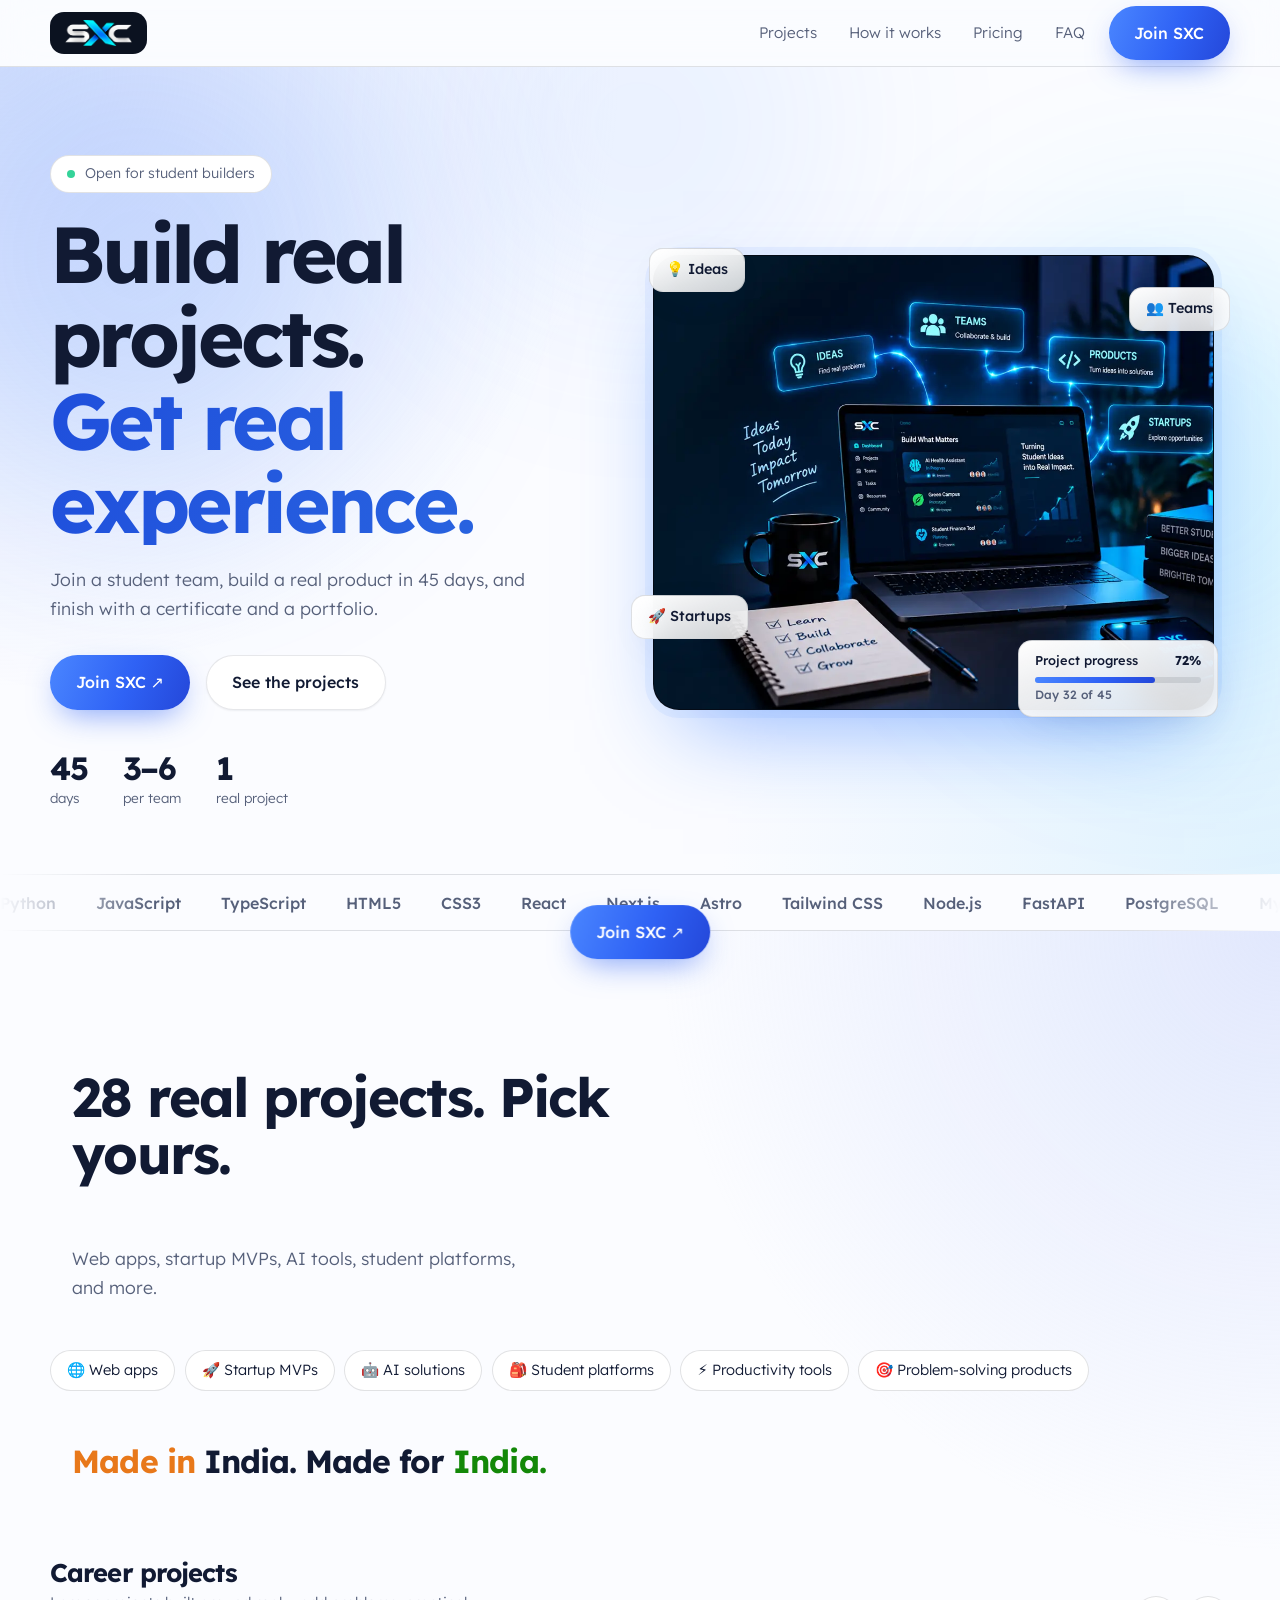
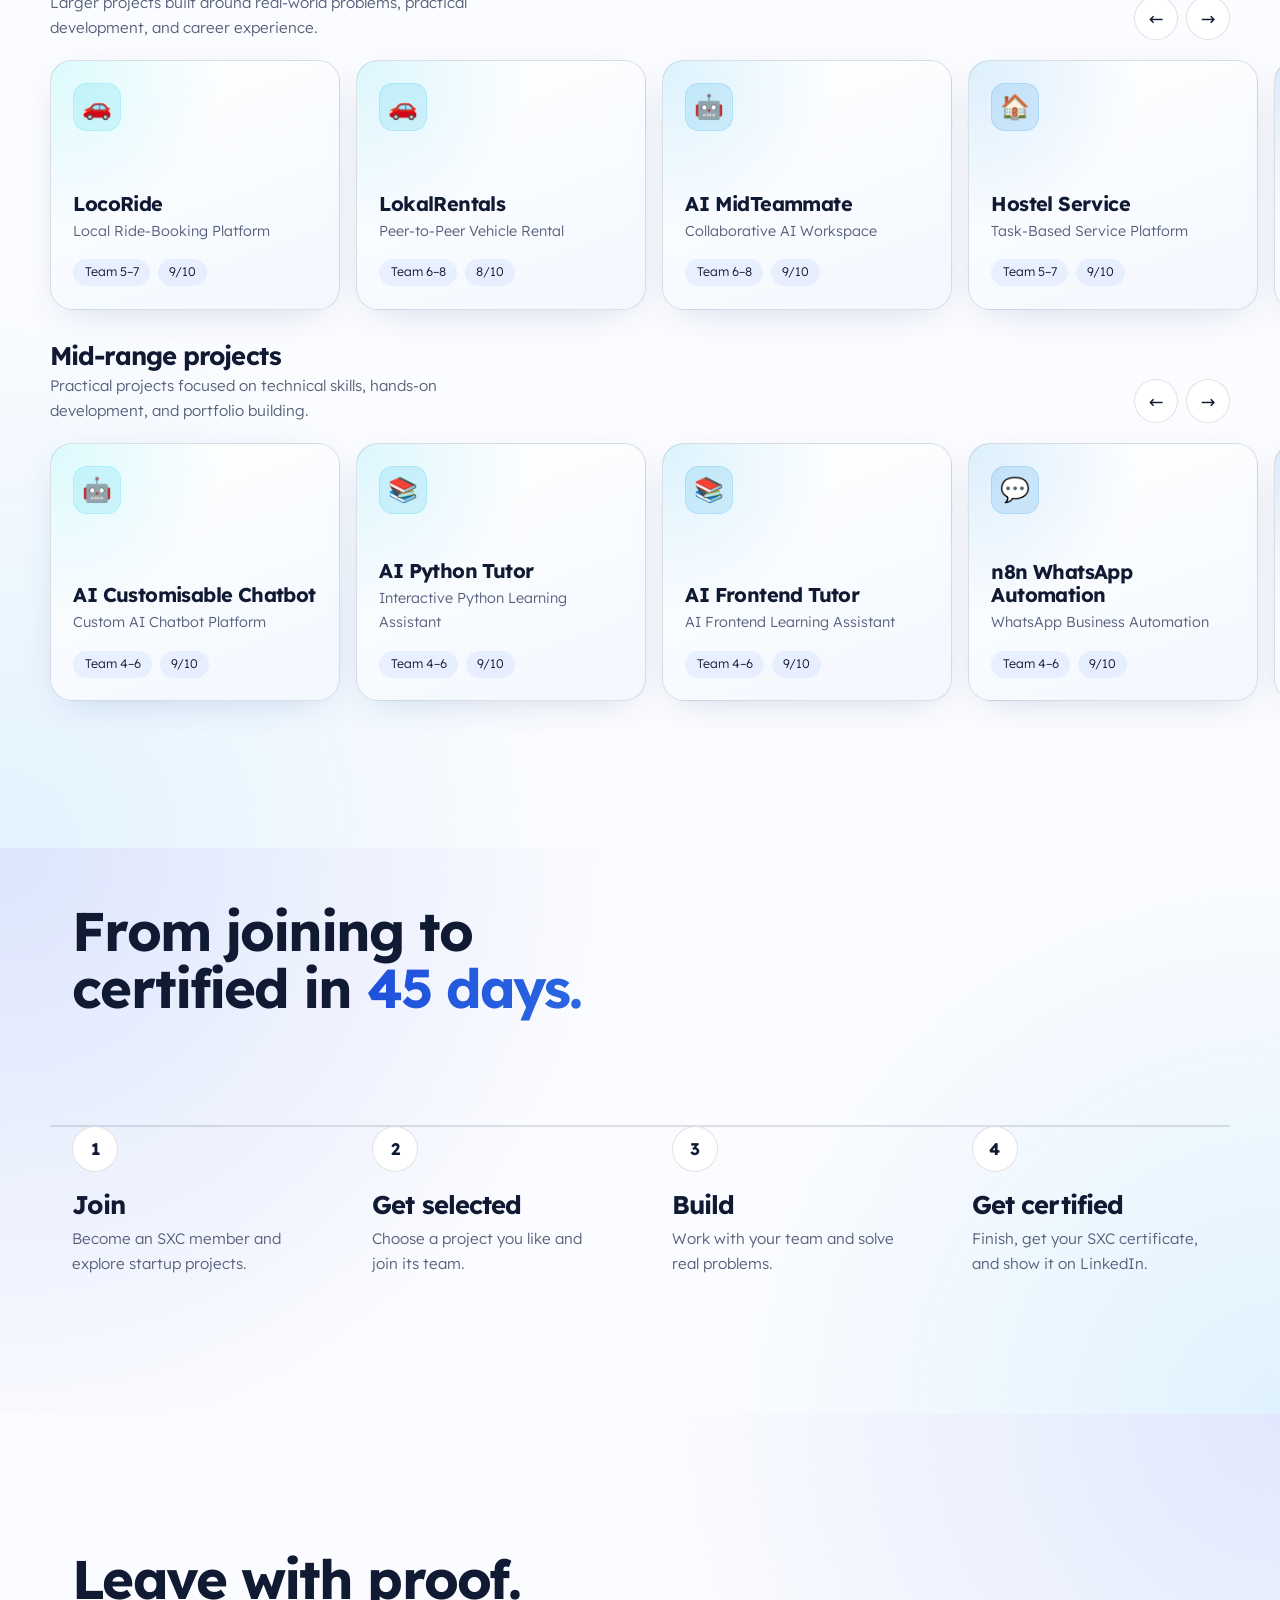
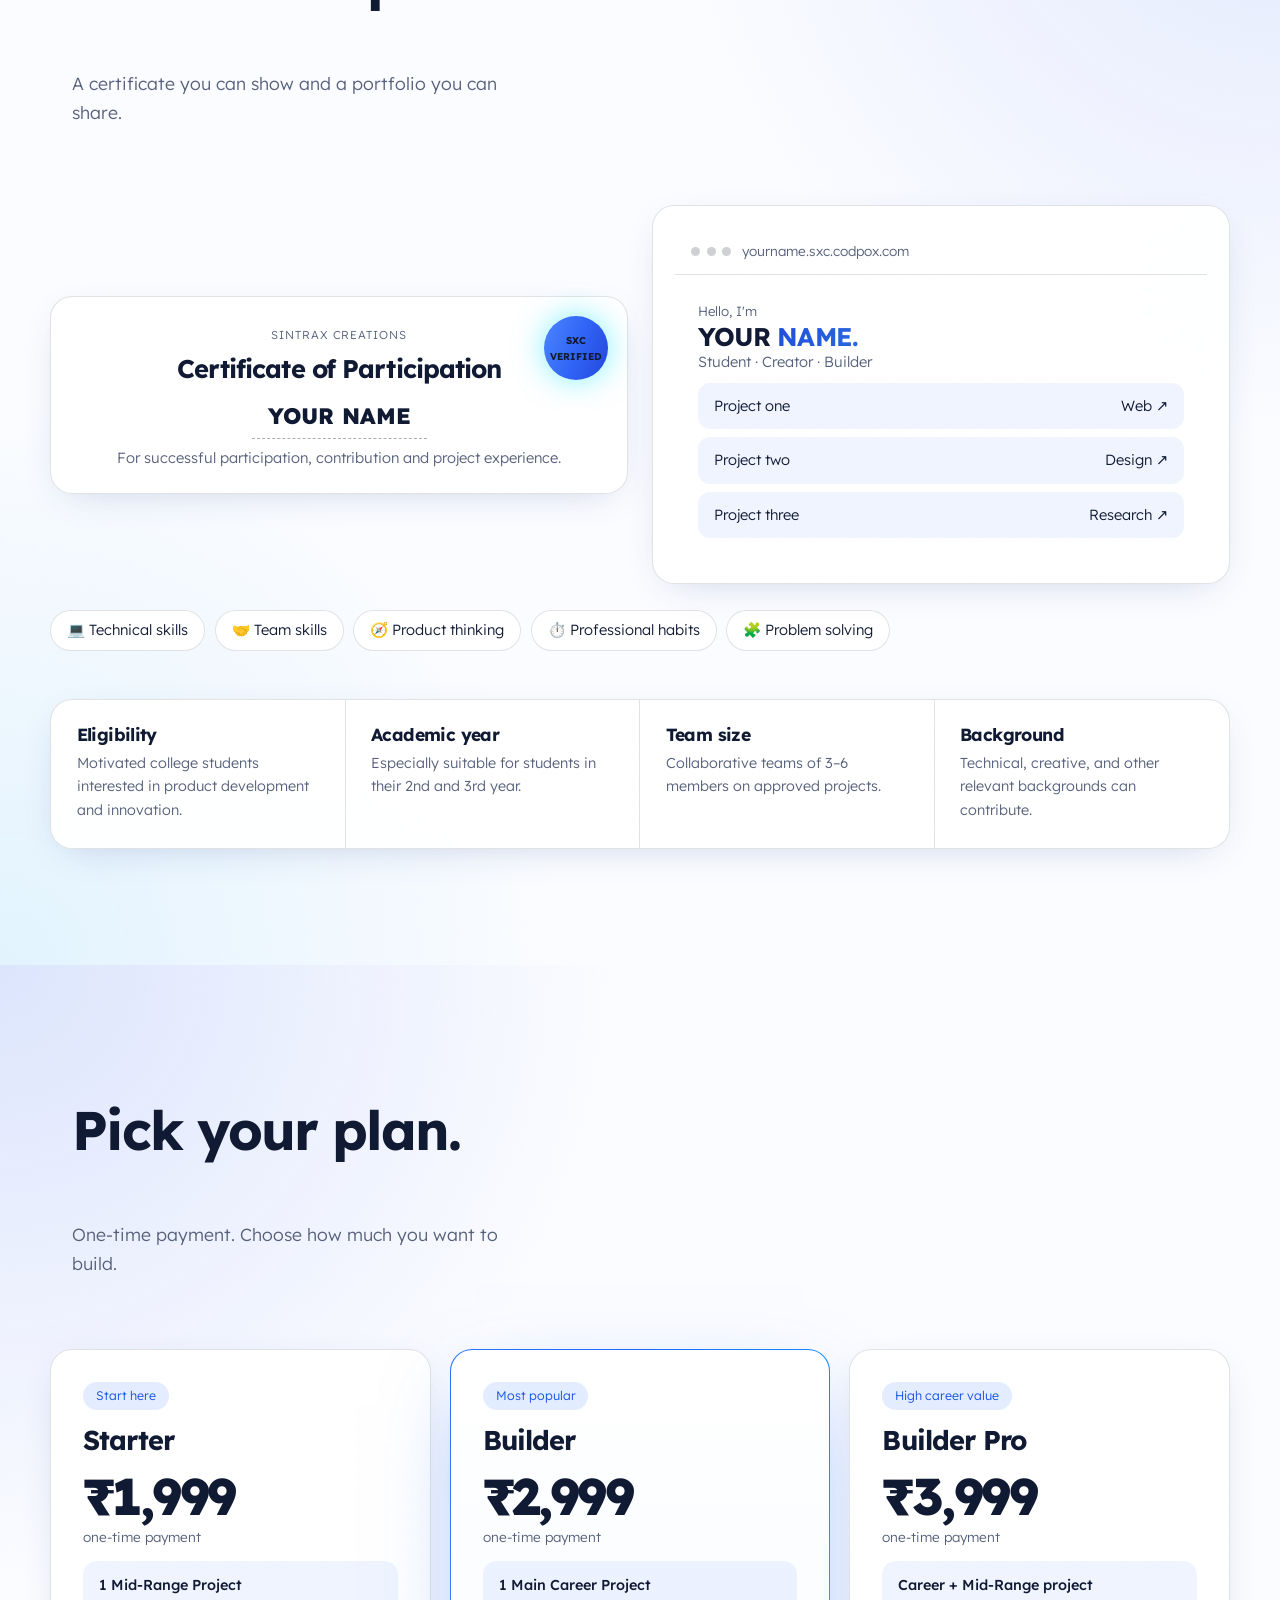
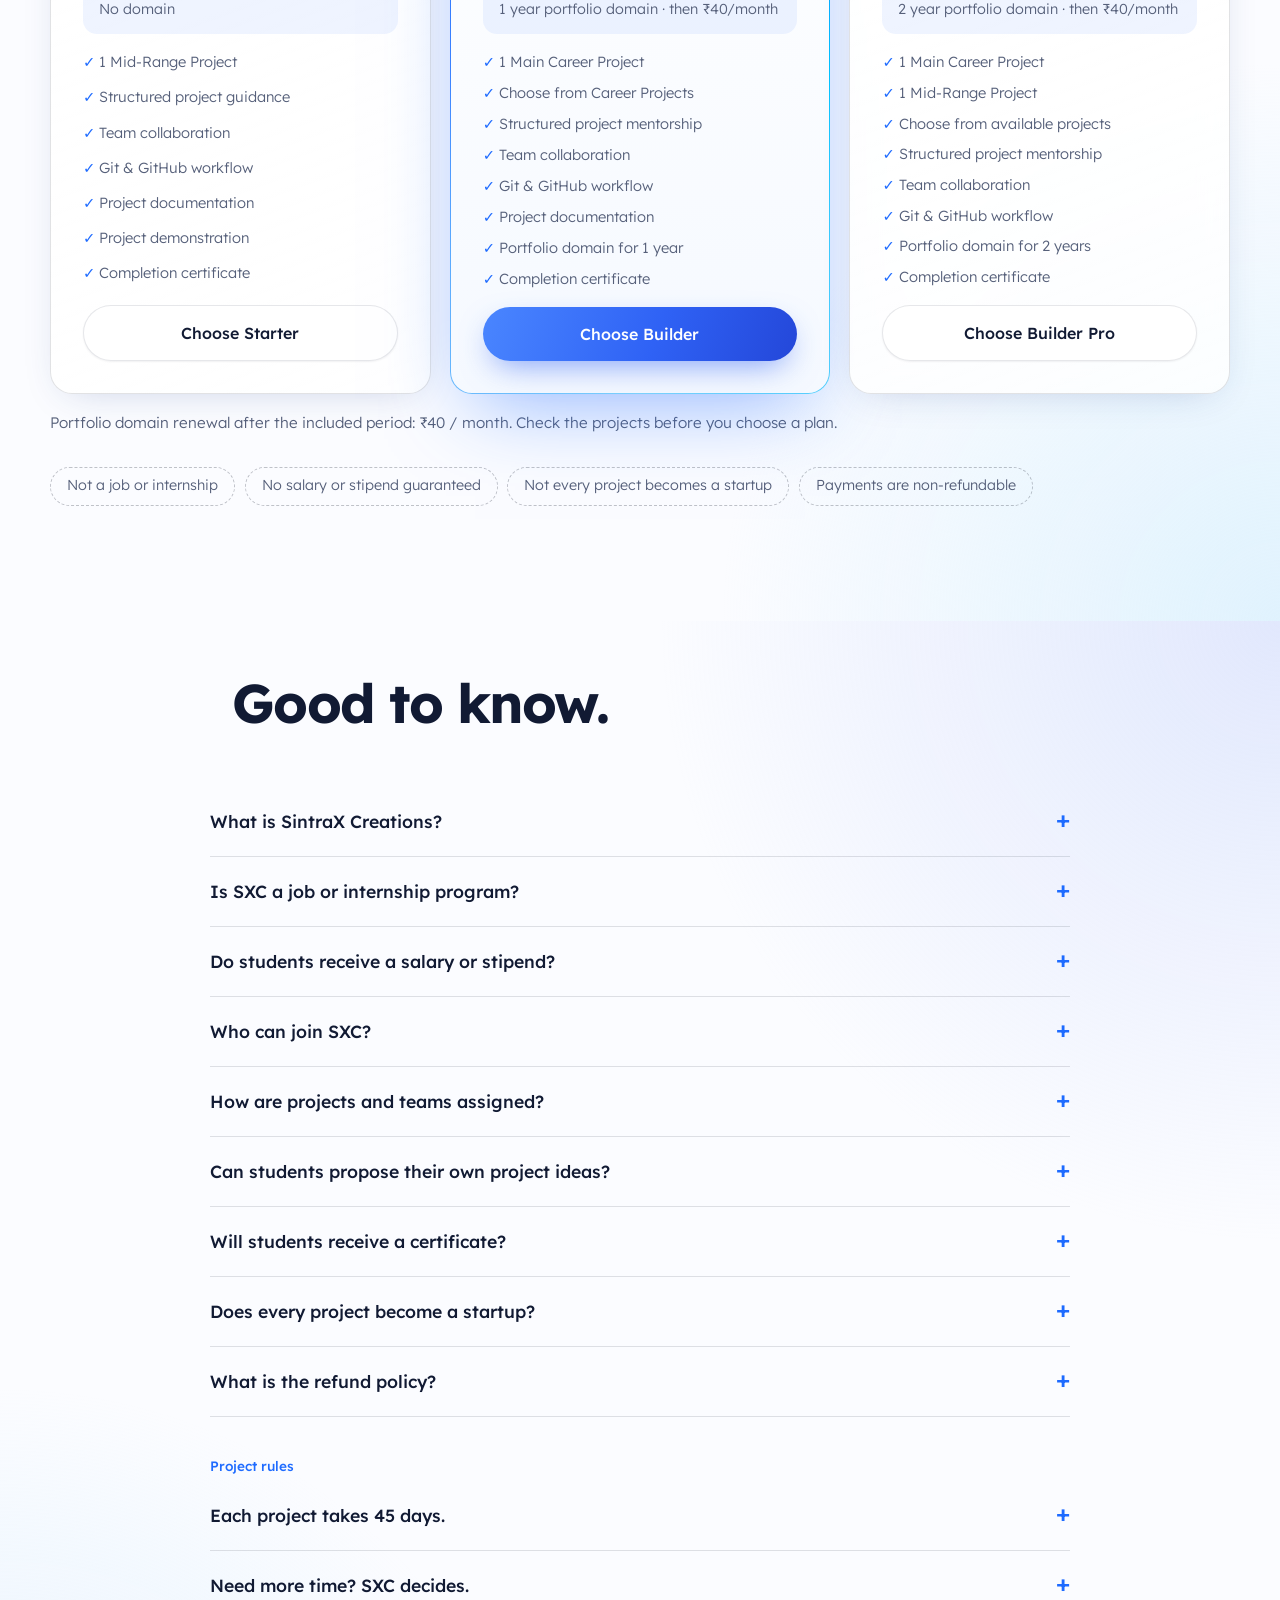
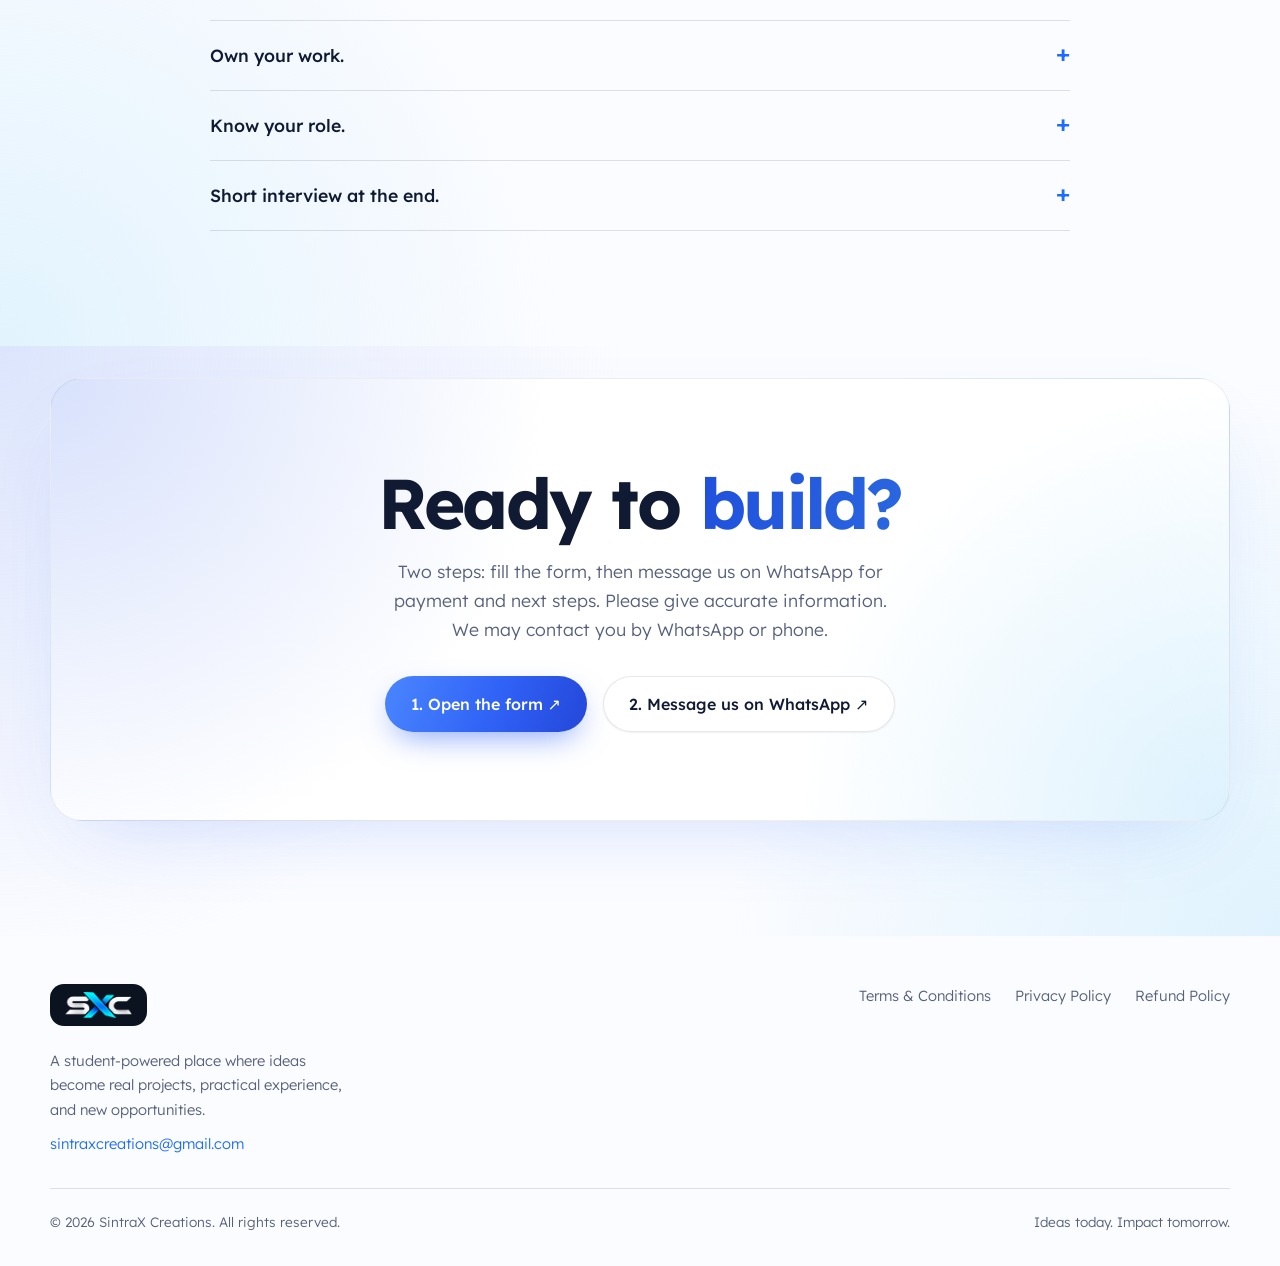
==== commit 471d1bb6: "Upgrade SXC website SEO and technical foundation" ====
--- a/index.html
+++ b/index.html
@@ -1,141 +1,73 @@
 <!doctype html><html lang="en"><head><meta charset="utf-8">
 <meta name="viewport" content="width=device-width,initial-scale=1,viewport-fit=cover">
 <meta name="theme-color" content="#fbfcff">
-<title>SXC | SintraX Creations</title>
-<meta name="description" content="Build a real project with a student team in 45 days. Finish with a certificate and a portfolio.">
+<title>SintraX Creations (SXC) | Build Real Student Projects in 45 Days</title>
+<meta name="description" content="SintraX Creations (SXC) helps college students build a real project with a team in 45 days — with mentorship, a certificate, and a portfolio piece to show for it.">
+<link rel="canonical" href="https://sxc.codpox.com/">
+
+<!-- Open Graph -->
+<meta property="og:type" content="website">
+<meta property="og:site_name" content="SintraX Creations (SXC)">
+<meta property="og:url" content="https://sxc.codpox.com/">
+<meta property="og:title" content="SintraX Creations (SXC) | Build Real Student Projects in 45 Days">
+<meta property="og:description" content="Join a student team, build a real product in 45 days, and finish with a certificate and a portfolio.">
+<meta property="og:image" content="https://sxc.codpox.com/assets/img/og-image.jpg">
+<meta property="og:image:width" content="1200">
+<meta property="og:image:height" content="630">
+<meta property="og:locale" content="en_IN">
+
+<!-- Twitter / X -->
+<meta name="twitter:card" content="summary_large_image">
+<meta name="twitter:title" content="SintraX Creations (SXC) | Build Real Student Projects in 45 Days">
+<meta name="twitter:description" content="Join a student team, build a real product in 45 days, and finish with a certificate and a portfolio.">
+<meta name="twitter:image" content="https://sxc.codpox.com/assets/img/og-image.jpg">
+
+<!-- Icons / manifest -->
+<link rel="icon" href="/favicon.ico" sizes="any">
+<link rel="icon" type="image/png" sizes="32x32" href="/assets/img/favicon-32x32.png">
+<link rel="icon" type="image/png" sizes="16x16" href="/assets/img/favicon-16x16.png">
+<link rel="apple-touch-icon" sizes="180x180" href="/assets/img/apple-touch-icon.png">
+<link rel="manifest" href="/site.webmanifest">
+
 <link rel="preconnect" href="https://fonts.googleapis.com"><link rel="preconnect" href="https://fonts.gstatic.com" crossorigin>
 <link href="https://fonts.googleapis.com/css2?family=Lexend:wght@300;400;500;700;800&display=swap" rel="stylesheet">
-<style>
-:root{--bg:#fbfcff;--s1:#ffffff;--line:rgba(12,20,36,.12);--tx:#111a33;--mu:#56607a;--a:#1e6bff;--b:#2f8bff;--c:#00e5ff;--g:linear-gradient(110deg,#4a86ff,#2f62f5 55%,#2447d9);--f:'Lexend',system-ui,sans-serif;color-scheme:light;box-sizing:border-box;padding-top:env(safe-area-inset-top,0px);padding-bottom:env(safe-area-inset-bottom,0px)}
-html{scroll-behavior:smooth;scroll-padding-top:calc(80px + env(safe-area-inset-top,0px))}
-*{box-sizing:border-box;margin:0}
-body{background:var(--bg);color:var(--tx);font:300 1rem/1.65 var(--f);overflow-x:hidden}
-a{color:inherit;text-decoration:none}img{max-width:100%;display:block}button{font:inherit;color:inherit;cursor:pointer}
-h1,h2,h3,h4{font-weight:700;letter-spacing:-.035em;line-height:1.05}
-:focus-visible{outline:2px solid var(--b);outline-offset:3px}
-.w{width:min(1180px,100% - 2.5rem);margin-inline:auto}
-section{padding:clamp(4rem,9vw,7.5rem) 0;position:relative}
-h2{font-size:clamp(2rem,5vw,3.4rem);max-width:16ch}
-.lead{color:var(--mu);font-size:1.1rem;max-width:46ch;margin-top:1rem}
-.g{background:var(--g);-webkit-background-clip:text;background-clip:text;color:transparent;background-size:200% 100%;animation:sh 8s ease-in-out infinite alternate}
-@keyframes sh{to{background-position:100% 0}}
-.btn{display:inline-flex;align-items:center;gap:.6rem;padding:.85rem 1.6rem;border-radius:99px;font-weight:500;border:1px solid var(--line);background:rgba(255,255,255,.04);backdrop-filter:blur(10px);transition:.25s}
-.btn:hover{border-color:rgba(255,255,255,.3);background:rgba(255,255,255,.09)}
-.btn.p{background:var(--g);border:0;color:#fff;box-shadow:0 8px 40px -8px rgba(47,139,255,.7)}.btn.p:hover{transform:translateY(-2px);box-shadow:0 12px 50px -6px rgba(0,229,255,.75)}
-.gl{border:1px solid var(--line);border-radius:22px;background:linear-gradient(160deg,rgba(255,255,255,.06),rgba(255,255,255,.015));backdrop-filter:blur(14px)}
-header{position:sticky;top:env(safe-area-inset-top,0px);z-index:50;backdrop-filter:blur(18px);background:rgba(3,7,16,.6);border-bottom:1px solid var(--line)}
-header .w{display:flex;align-items:center;gap:1.5rem;height:66px}header img{height:30px;width:auto}
-nav{display:flex;gap:2rem;margin-left:auto;color:var(--mu);font-size:.95rem}nav a:hover{color:var(--tx)}
-.burger{display:none;margin-left:auto;background:none;border:1px solid var(--line);border-radius:10px;padding:.3rem .7rem}
-.hero{padding:clamp(3rem,7vw,5.5rem) 0 4rem;overflow:hidden}
-.aur i{position:absolute;border-radius:50%;filter:blur(110px);opacity:.5;pointer-events:none;animation:dr 18s ease-in-out infinite alternate}
-.aur i:nth-child(1){width:520px;height:520px;background:#1e6bff;top:-160px;left:-120px}.aur i:nth-child(2){width:460px;height:460px;background:#00c2ff;top:80px;right:-140px;animation-delay:-6s;opacity:.35}.aur i:nth-child(3){width:380px;height:380px;background:#3b82ff;bottom:-160px;left:35%;animation-delay:-11s;opacity:.35}
-@keyframes dr{to{transform:translate(60px,40px) scale(1.15)}}
-.hg{display:grid;grid-template-columns:1fr 1.1fr;gap:3rem;align-items:center;position:relative}
-.hero h1{font-size:clamp(2.6rem,6.2vw,5.2rem);margin:1.2rem 0;letter-spacing:-.045em}
-.hero h1 span{display:block;opacity:0;transform:translateY(36px);animation:up .9s cubic-bezier(.2,.8,.2,1) forwards;animation-delay:calc(var(--i)*.14s + .15s)}
-@keyframes up{to{opacity:1;transform:none}}
-.pill{display:inline-flex;align-items:center;gap:.6rem;padding:.4rem 1rem;border-radius:99px;border:1px solid var(--line);background:rgba(255,255,255,.04);font-size:.88rem;color:var(--mu)}.pill b{width:8px;height:8px;border-radius:50%;background:#34d399;box-shadow:0 0 0 0 rgba(52,211,153,.6);animation:pl 2s infinite}@keyframes pl{to{box-shadow:0 0 0 9px transparent}}
-.acts{display:flex;gap:1rem;flex-wrap:wrap;margin-top:2rem}
-.mets{display:flex;gap:2.2rem;margin-top:2.6rem}.mets b{display:block;font:700 2rem/1 var(--f);letter-spacing:-.04em}.mets span{font-size:.85rem;color:var(--mu)}
-.stage{position:relative;perspective:1400px;padding:1rem}
-.frame{border-radius:26px;overflow:hidden;border:1px solid rgba(255,255,255,.14);box-shadow:0 40px 120px -20px rgba(30,107,255,.6),0 0 0 8px rgba(255,255,255,.03);transition:transform .25s ease-out;aspect-ratio:16/13;background:#050b16}
-.frame img{width:100%;height:100%;object-fit:cover;object-position:78% 50%}
-.fc{position:absolute;padding:.55rem 1rem;font-size:.9rem;font-weight:500;border-radius:14px;animation:fl 6s ease-in-out infinite}
-@keyframes fl{50%{transform:translateY(-10px)}}
-.mq{overflow:hidden;border-block:1px solid var(--line);padding:.9rem 0;-webkit-mask-image:linear-gradient(90deg,transparent,#000 12%,#000 88%,transparent);mask-image:linear-gradient(90deg,transparent,#000 12%,#000 88%,transparent)}
-.mq div{display:flex;gap:2.5rem;width:max-content;animation:mq 50s linear infinite;color:var(--mu);font-weight:500}.mq:hover div{animation-play-state:paused}@keyframes mq{to{transform:translateX(-50%)}}
-.rh{display:flex;justify-content:space-between;align-items:flex-end;gap:1rem;margin:3rem 0 0;flex-wrap:wrap}.rh h3{font-size:1.6rem}.rh p{color:var(--mu);font-size:.95rem;margin-top:.3rem;max-width:52ch}
-.arr{display:flex;gap:.5rem}.arr button{width:44px;height:44px;border-radius:50%;border:1px solid var(--line);background:rgba(255,255,255,.04);font-size:1.1rem;transition:.2s}.arr button:hover{background:var(--g);border-color:transparent}
-.rail{display:flex;gap:1rem;overflow-x:auto;scroll-snap-type:x mandatory;padding:1.2rem 1.25rem 2rem;margin-inline:calc(50% - 50vw + 0px);padding-inline:max(1.25rem,calc(50vw - 590px));scroll-padding-inline:max(1.25rem,calc(50vw - 590px));scrollbar-width:none}
-.rail::-webkit-scrollbar{display:none}
-.pc{flex:0 0 min(290px,78vw);scroll-snap-align:start;text-align:left;padding:1.4rem;min-height:250px;display:flex;flex-direction:column;position:relative;overflow:hidden;transition:transform .25s,border-color .25s;background:radial-gradient(240px circle at 0 0,hsl(var(--h) 85% 55%/.28),transparent 70%),linear-gradient(160deg,rgba(255,255,255,.05),rgba(255,255,255,.012))}
-.pc:before{content:"";position:absolute;inset:0;background:radial-gradient(300px circle at var(--mx,50%) var(--my,50%),rgba(255,255,255,.1),transparent 60%);opacity:0;transition:.3s}
-.pc:hover{transform:translateY(-8px);border-color:hsl(var(--h) 85% 65%/.6)}.pc:hover:before{opacity:1}.pc>*{position:relative}
-.pc .e{width:48px;height:48px;border-radius:14px;display:grid;place-items:center;font-size:1.5rem;background:hsl(var(--h) 80% 60%/.2);border:1px solid hsl(var(--h) 80% 70%/.35)}
-.pc b{font-size:1.25rem;font-weight:700;letter-spacing:-.03em;line-height:1.15;margin-top:auto;padding-top:1.4rem}.pc em{font-style:normal;color:var(--mu);font-size:.9rem;margin-top:.3rem}
-.pc .m{display:flex;gap:.5rem;margin-top:1rem}.pc .m span{font-size:.78rem;padding:.2rem .7rem;border-radius:99px;background:rgba(255,255,255,.07)}
-.chips{display:flex;flex-wrap:wrap;gap:.6rem;margin-top:1.6rem}.chips span{padding:.45rem 1rem;border-radius:99px;border:1px solid var(--line);background:rgba(255,255,255,.04);font-size:.92rem}
-.ind{display:inline-block;margin-top:1.4rem;font-weight:700;font-size:clamp(1.3rem,3vw,2rem);letter-spacing:-.03em}.sf{color:#ff9933}.gn{color:#3ddc84}
-.tl{position:relative;display:grid;grid-template-columns:repeat(4,1fr);gap:1.2rem;margin-top:4rem}
-.tl:before,.tl:after{content:"";position:absolute;left:0;top:22px;height:2px}.tl:before{width:100%;background:var(--line)}.tl:after{width:var(--p,0%);background:var(--g);box-shadow:0 0 18px #3b82ff}
-.st{position:relative;padding-top:0}.st b{display:grid;place-items:center;width:46px;height:46px;border-radius:50%;background:var(--bg);border:1px solid var(--line);font-size:1.05rem;position:relative;z-index:1;transition:.5s}
-.st.on b{background:var(--g);border-color:transparent;box-shadow:0 0 30px rgba(47,139,255,.7)}
-.st h3{font-size:1.35rem;margin-top:1.2rem}.st p{color:var(--mu);font-size:.95rem;margin-top:.5rem}
-.pf{display:grid;grid-template-columns:1fr 1fr;gap:1.5rem;margin-top:3.5rem;align-items:center}
-.cert{padding:2rem;text-align:center;position:relative;transform:perspective(1000px) rotateY(-6deg);transition:.4s}.cert:hover{transform:none}
-.cert small{color:var(--mu);letter-spacing:.08em;font-size:.72rem}.cert h3{font-size:1.7rem;margin:.6rem 0}.nm{display:inline-block;font-weight:800;font-size:1.4rem;padding:0 1rem .2rem;border-bottom:1px dashed rgba(255,255,255,.3);margin:.4rem 0}
-.seal{position:absolute;right:1.2rem;top:1.2rem;width:64px;height:64px;border-radius:50%;background:var(--g);display:grid;place-items:center;font-size:.62rem;font-weight:700;box-shadow:0 0 30px rgba(0,229,255,.5)}
-.brw{overflow:hidden;transform:perspective(1000px) rotateY(6deg);transition:.4s}.brw:hover{transform:none}
-.u{display:flex;gap:.4rem;align-items:center;padding:.7rem 1rem;border-bottom:1px solid var(--line);font-size:.85rem;color:var(--mu)}.u i{width:9px;height:9px;border-radius:50%;background:rgba(255,255,255,.2)}
-.in{padding:1.4rem}.in h3{font-size:1.6rem}.pj{display:flex;justify-content:space-between;padding:.7rem 1rem;border-radius:12px;background:rgba(255,255,255,.05);margin-top:.5rem;font-size:.92rem}
-.who{display:grid;grid-template-columns:repeat(4,1fr);margin-top:3rem;overflow:hidden}.who div{padding:1.6rem;border-right:1px solid var(--line)}.who div:last-child{border:0}.who h3{font-size:1.1rem;margin-bottom:.5rem}.who p{color:var(--mu);font-size:.9rem}
-.pg{display:grid;grid-template-columns:repeat(3,1fr);gap:1.2rem;margin-top:3rem;perspective:1400px;align-items:stretch}
-.pp{padding:2rem;display:flex;flex-direction:column;gap:1rem;transition:transform .15s ease-out;position:relative}
-.pp.f{border:1.5px solid transparent;background:linear-gradient(#0b1526,#060c18) padding-box,conic-gradient(from var(--r,0deg),#1e6bff,#00c2ff,#7dd3fc,#3b82ff,#1e6bff) border-box;animation:rot 7s linear infinite;box-shadow:0 30px 100px -20px rgba(47,139,255,.5)}
-@property --r{syntax:"<angle>";inherits:false;initial-value:0deg}@keyframes rot{to{--r:360deg}}
-.tag{align-self:flex-start;font-size:.78rem;padding:.25rem .8rem;border-radius:99px;background:rgba(47,139,255,.18);color:#a5e4ff}
-.pp h3{font-size:1.7rem}.price{font-size:3.2rem;font-weight:800;letter-spacing:-.05em;line-height:1}.price small{font:300 .85rem var(--f);color:var(--mu);display:block;letter-spacing:0;margin-top:.4rem}
-.pp .bx{padding:.8rem 1rem;border-radius:14px;background:rgba(255,255,255,.05);font-size:.9rem}.bx b{display:block;font-weight:500}.bx span{color:var(--mu)}
-.pp ul{list-style:none;padding:0;display:grid;gap:.4rem;flex:1;font-size:.92rem;color:var(--mu)}.pp li:before{content:"✓ ";color:#67e8f9}
-.trust{display:flex;flex-wrap:wrap;gap:.6rem;margin-top:2rem;color:var(--mu);font-size:.9rem}.trust span{padding:.4rem 1rem;border:1px dashed rgba(255,255,255,.18);border-radius:99px}
-.fq{border-bottom:1px solid var(--line)}.fq summary{list-style:none;cursor:pointer;padding:1.25rem 0;font-weight:500;font-size:1.1rem;display:flex;justify-content:space-between;gap:1rem}
-.fq summary::-webkit-details-marker{display:none}.fq summary:after{content:"+";font-size:1.5rem;color:#67e8f9;transition:.3s;line-height:1}.fq[open] summary:after{transform:rotate(45deg)}
-.fq p{color:var(--mu);padding:0 2rem 1.3rem 0;animation:op .35s}@keyframes op{from{opacity:0;transform:translateY(-6px)}}
-.fh{font-size:.85rem;color:#67e8f9;margin:2.4rem 0 .2rem;font-weight:500}
-.cta{text-align:center;padding:clamp(3rem,7vw,5.5rem) 1.5rem;border-radius:32px;position:relative;overflow:hidden;border:1px solid var(--line);background:radial-gradient(700px circle at 20% 0,rgba(30,107,255,.4),transparent 60%),radial-gradient(600px circle at 90% 100%,rgba(0,229,255,.22),transparent 60%),var(--s1)}
-.cta h2{margin:0 auto;max-width:14ch;font-size:clamp(2.2rem,6vw,4.4rem)}.cta .lead{margin:1rem auto 2rem}.cta .acts{justify-content:center}
-footer{padding:3rem 0 2rem;color:var(--mu);font-size:.92rem}.fg{display:flex;justify-content:space-between;gap:2rem;flex-wrap:wrap;align-items:flex-start}.fg img{height:34px;width:auto;margin-bottom:.8rem}
-.fl{display:flex;gap:1.5rem;flex-wrap:wrap}.fl a,.fl button{background:none;border:0;color:var(--mu);padding:0}.fl a:hover,.fl button:hover{color:var(--tx)}
-.fb{margin-top:2rem;padding-top:1.4rem;border-top:1px solid var(--line);display:flex;justify-content:space-between;flex-wrap:wrap;gap:.6rem;font-size:.85rem}
-#jn{position:fixed;left:50%;bottom:calc(1rem + env(safe-area-inset-bottom,0px));transform:translate(-50%,140%);z-index:60;transition:transform .5s cubic-bezier(.2,.9,.3,1.2);white-space:nowrap}#jn.show{transform:translate(-50%,0)}
-dialog{background:#0a1220;color:var(--tx);border:1px solid var(--line);border-radius:24px;width:min(680px,92vw);max-height:85vh;padding:1.8rem;margin:auto;box-shadow:0 40px 120px rgba(0,0,0,.7)}
-dialog::backdrop{background:rgba(1,3,8,.75);backdrop-filter:blur(8px)}
-dialog h2{font-size:1.9rem;max-width:none}dialog h3{font-size:.95rem;margin:1.4rem 0 .2rem;color:#1e6bff;font-weight:500;letter-spacing:0}dialog p,dialog li{color:var(--mu);margin-top:.3rem}dialog ul{padding-left:1.2rem}dialog .x{position:sticky;top:0;float:right;padding:.4rem 1rem}
-.rv{opacity:0;transform:translateY(26px);transition:opacity .8s,transform .8s cubic-bezier(.2,.8,.2,1)}.rv.in{opacity:1;transform:none}
-@media(max-width:900px){nav{display:none}nav.open{display:flex;position:absolute;top:66px;left:0;right:0;flex-direction:column;gap:1rem;background:#fbfcff;padding:1.4rem;border-bottom:1px solid var(--line)}.burger{display:block}header .btn{display:none}
-.hg,.pf,.pg{grid-template-columns:1fr}.tl{grid-template-columns:1fr 1fr;row-gap:2.2rem}.tl:before,.tl:after{display:none}.who{grid-template-columns:1fr 1fr}.who div{border-bottom:1px solid var(--line)}.cert,.brw{transform:none}.stage{padding:.3rem}}
-@media(max-width:520px){.tl,.who{grid-template-columns:1fr}.mets{gap:1.4rem}}
-@media(prefers-reduced-motion:reduce){*{animation:none!important;transition:none!important;scroll-behavior:auto!important}.hero h1 span,.rv{opacity:1!important;transform:none!important}}
+<link rel="stylesheet" href="/assets/css/styles.css">
 
-body{background:radial-gradient(900px circle at 88% -6%,rgba(30,107,255,.11),transparent 60%),radial-gradient(700px circle at 0 40%,rgba(0,194,255,.06),transparent 60%),var(--bg)}
-.lgb{display:inline-block;background:#0b1220;border-radius:14px;padding:8px 15px;line-height:0}.lgb img{height:26px;margin:0}
-header{background:rgba(251,252,255,.8)}
-.g{background:linear-gradient(110deg,#1e6bff,#0a4fe0 55%,#0a8fd6);-webkit-background-clip:text;background-clip:text;color:transparent;background-size:200% 100%}
-.btn{background:#fff;box-shadow:0 1px 2px rgba(12,20,36,.06)}.btn:hover{border-color:rgba(30,107,255,.55);background:#eef5ff}
-.btn.p,.btn.p:hover{background:linear-gradient(110deg,#2f8bff,#1e6bff 50%,#1550e6);color:#fff}
-.btn.p{box-shadow:0 10px 30px -10px rgba(30,107,255,.7)}.btn.p:hover{box-shadow:0 14px 36px -8px rgba(30,107,255,.85)}
-.gl{background:linear-gradient(160deg,#fff,rgba(255,255,255,.8));box-shadow:0 10px 40px -18px rgba(30,60,140,.28)}
-.aur i{opacity:.26}.aur i:nth-child(2){opacity:.18}.aur i:nth-child(3){opacity:.16}
-.pill,.chips span,.arr button{background:#fff}
-.arr button:hover{background:linear-gradient(110deg,#2f8bff,#1e6bff);color:#fff;border-color:transparent}
-.frame{border-color:rgba(12,20,36,.12);box-shadow:0 40px 90px -30px rgba(30,107,255,.5),0 0 0 8px rgba(30,107,255,.06)}
-.pc{background:radial-gradient(240px circle at 0 0,hsl(var(--h) 90% 55%/.16),transparent 70%),linear-gradient(160deg,#fff,#f3f8ff)}
-.pc:before{background:radial-gradient(300px circle at var(--mx,50%) var(--my,50%),rgba(30,107,255,.09),transparent 60%)}
-.pc .m span,.pj,.pp .bx{background:rgba(30,107,255,.07)}
-.pc:hover{border-color:hsl(var(--h) 90% 50%/.6);box-shadow:0 18px 40px -18px rgba(30,107,255,.45)}
-.u i{background:rgba(12,20,36,.2)}.nm{border-color:rgba(12,20,36,.35)}.trust span{border-color:rgba(12,20,36,.25)}
-.st b{background:#fff}.st.on b{background:linear-gradient(110deg,#2f8bff,#1e6bff);color:#fff}
-.pp.f{background:linear-gradient(#fff,#f5f9ff) padding-box,conic-gradient(from var(--r,0deg),#1e6bff,#00c2ff,#7dd3fc,#3b82ff,#1e6bff) border-box;box-shadow:0 30px 80px -25px rgba(30,107,255,.5)}
-.tag{background:rgba(30,107,255,.12);color:#1550e6}.pp li:before,.fq summary:after,.fh{color:#1e6bff}
-.cta{background:radial-gradient(700px circle at 20% 0,rgba(30,107,255,.16),transparent 60%),radial-gradient(600px circle at 90% 100%,rgba(0,194,255,.14),transparent 60%),#fff;box-shadow:0 30px 80px -40px rgba(30,60,140,.3)}
-dialog{background:#fff;box-shadow:0 40px 100px rgba(12,20,60,.3)}dialog h3{color:#1e6bff}dialog::backdrop{background:rgba(12,20,36,.5)}
-.sf{color:#e8781a}.gn{color:#138808}.mq div{color:var(--mu)}
-
-body{background:var(--bg)}
-section{isolation:isolate}
-section:before{content:"";position:absolute;inset:0;z-index:-1;pointer-events:none;background:radial-gradient(1000px circle at 0 0,rgba(200,213,251,.6),transparent 62%),radial-gradient(900px circle at 100% 100%,rgba(212,238,253,.7),transparent 62%)}
-section:nth-of-type(even):before{background:radial-gradient(1000px circle at 100% 0,rgba(200,213,251,.5),transparent 62%),radial-gradient(900px circle at 0 100%,rgba(212,238,253,.65),transparent 62%)}
-.g{background:linear-gradient(110deg,#1f4fdc,#2a66e0 50%,#3b88d8);-webkit-background-clip:text;background-clip:text;color:transparent;background-size:200% 100%}
-.btn.p,.btn.p:hover,.arr button:hover,.st.on b{background:linear-gradient(110deg,#4a86ff,#2f62f5 55%,#2447d9)}
-.btn.p{box-shadow:0 12px 32px -10px rgba(47,98,245,.65)}.btn.p:hover{box-shadow:0 16px 38px -8px rgba(47,98,245,.8)}
-.btn{border-color:rgba(17,26,51,.1)}
-.aur i{opacity:.16}.aur i:nth-child(2){opacity:.12}.aur i:nth-child(3){opacity:.1}
-.cta{background:radial-gradient(800px circle at 0 0,rgba(200,213,251,.7),transparent 62%),radial-gradient(700px circle at 100% 100%,rgba(212,238,253,.8),transparent 62%),#fff;border-color:rgba(17,26,51,.07);box-shadow:0 30px 80px -40px rgba(47,98,245,.25)}
-</style></head><body>
-<header><div class="w"><a class="lgb" href="#top" aria-label="SXC home"><img data-logo alt="SXC, SintraX Creations"></a>
-<nav id="nv"><a href="#projects">Projects</a><a href="#how">How it works</a><a href="#pricing">Pricing</a><a href="#faq">FAQ</a></nav>
-<a class="btn p" href="#join">Join SXC</a><button class="burger" aria-label="Open menu" onclick="document.getElementById('nv').classList.toggle('open')">☰</button></div></header>
+<!-- JSON-LD structured data -->
+<script type="application/ld+json">
+{
+  "@context": "https://schema.org",
+  "@type": "Organization",
+  "name": "SintraX Creations",
+  "alternateName": "SXC",
+  "url": "https://sxc.codpox.com/",
+  "logo": "https://sxc.codpox.com/assets/img/sxc-logo.webp",
+  "email": "sintraxcreations@gmail.com",
+  "description": "A student-powered environment where college students build real projects in 45-day teams and finish with a certificate and a portfolio."
+}
+</script>
+<script type="application/ld+json">
+{
+  "@context": "https://schema.org",
+  "@type": "FAQPage",
+  "mainEntity": [
+    {"@type": "Question", "name": "What is SintraX Creations?", "acceptedAnswer": {"@type": "Answer", "text": "SintraX Creations is a student-powered environment where students work on startup-oriented projects, collaborate in teams, build real products, and gain practical experience."}},
+    {"@type": "Question", "name": "Is SXC a job or internship program?", "acceptedAnswer": {"@type": "Answer", "text": "No. SXC is not a job or internship provider. It is a project-building environment focused on practical experience, teamwork, and product development."}},
+    {"@type": "Question", "name": "Do students receive a salary or stipend?", "acceptedAnswer": {"@type": "Answer", "text": "No salary or stipend is guaranteed. SXC focuses on helping students gain practical experience and build a strong project portfolio."}},
+    {"@type": "Question", "name": "Who can join SXC?", "acceptedAnswer": {"@type": "Answer", "text": "SXC is primarily designed for college students, especially students in their 2nd or 3rd year who are interested in technology, startups, and product development."}},
+    {"@type": "Question", "name": "How are projects and teams assigned?", "acceptedAnswer": {"@type": "Answer", "text": "Students can explore available projects, choose projects that interest them, and become part of a suitable team based on project requirements and SXC's evaluation process."}},
+    {"@type": "Question", "name": "Can students propose their own project ideas?", "acceptedAnswer": {"@type": "Answer", "text": "Yes. Students may propose their own ideas. SXC will review the idea and decide whether it is suitable for the program."}},
+    {"@type": "Question", "name": "Will students receive a certificate?", "acceptedAnswer": {"@type": "Answer", "text": "Students who successfully complete their project and meet the required expectations will receive an SXC certificate."}},
+    {"@type": "Question", "name": "Does every project become a startup?", "acceptedAnswer": {"@type": "Answer", "text": "No. Some projects may explore commercial opportunities, but not every project becomes a startup or generates revenue."}},
+    {"@type": "Question", "name": "What is the refund policy?", "acceptedAnswer": {"@type": "Answer", "text": "All payments made to SXC are non-refundable. Once the registration or program payment has been completed, it cannot be cancelled or refunded. Students and parents should review the program details carefully before making a payment."}}
+  ]
+}
+</script>
+</head><body>
+<a class="skip-link" href="#top">Skip to content</a>
+<header><div class="w"><a class="lgb" href="#top" aria-label="SXC home"><img data-logo src="/assets/img/sxc-logo.webp" width="640" height="247" alt="SXC, SintraX Creations"></a>
+<nav id="nv" aria-label="Primary"><a href="#projects">Projects</a><a href="#how">How it works</a><a href="#pricing">Pricing</a><a href="#faq">FAQ</a></nav>
+<a class="btn p" href="#join">Join SXC</a><button class="burger" aria-label="Open menu" aria-controls="nv" aria-expanded="false" onclick="const n=document.getElementById('nv');const o=n.classList.toggle('open');this.setAttribute('aria-expanded',o)">☰</button></div></header>
 <main>
 <section class="hero" id="top"><div class="aur" aria-hidden="true"><i></i><i></i><i></i></div><div class="w hg"><div>
 <p class="pill"><b></b>Open for student builders</p>
@@ -143,7 +75,7 @@
 <p class="lead">Join a student team, build a real product in 45 days, and finish with a certificate and a portfolio.</p>
 <div class="acts"><a class="btn p" href="#join">Join SXC ↗</a><a class="btn" href="#projects">See the projects</a></div>
 <div class="mets"><div><b>45</b><span>days</span></div><div><b>3–6</b><span>per team</span></div><div><b>1</b><span>real project</span></div></div></div>
-<div class="stage" id="stage"><div class="frame" id="fr"><img data-hero alt="SXC workspace showing ideas, teams, products and startups"></div>
+<div class="stage" id="stage"><div class="frame" id="fr"><img data-hero src="/assets/img/sxc-hero.webp" width="1500" height="844" alt="SXC workspace showing ideas, teams, products and startups" loading="eager" fetchpriority="high"></div>
 <span class="fc gl" style="top:2%;left:2%">💡 Ideas</span><span class="fc gl" style="top:10%;right:0;animation-delay:-2s">👥 Teams</span><span class="fc gl" style="bottom:18%;left:-1%;animation-delay:-4s">🚀 Startups</span>
 <div class="fc gl" style="bottom:2%;right:2%;width:200px;animation-delay:-1s"><div style="display:flex;justify-content:space-between;font-size:.8rem"><span>Project progress</span><b>72%</b></div><div style="height:6px;border-radius:9px;background:rgba(12,20,36,.1);margin-top:.4rem"><div style="width:72%;height:100%;border-radius:9px;background:var(--g)"></div></div><small style="color:var(--mu)">Day 32 of 45</small></div></div></div></section>
 <div class="mq" aria-label="Technologies used in SXC projects"><div id="mq"></div></div>
@@ -165,48 +97,9 @@
 <section id="join" style="padding-top:2rem"><div class="w"><div class="cta rv"><h2>Ready to <span class="g">build?</span></h2><p class="lead">Two steps: fill the form, then message us on WhatsApp for payment and next steps. Please give accurate information. We may contact you by WhatsApp or phone.</p>
 <div class="acts"><a class="btn p" target="_blank" rel="noopener" href="https://docs.google.com/forms/d/e/1FAIpQLSdo99IOc3mbc5sTdNPT1YLGd4uvjoYTbjA_1_7M9dkrvO4u7A/viewform">1. Open the form ↗</a><a class="btn" target="_blank" rel="noopener" href="https://api.whatsapp.com/send?phone=919490354451&text=Hello%20SXC%20Team%2C%20I%20have%20completed%20the%20student%20registration%20form.%20I%20would%20like%20to%20know%20the%20payment%20details%20and%20next%20steps.">2. Message us on WhatsApp ↗</a></div></div></div></section>
 </main>
-<footer><div class="w"><div class="fg"><div><span class="lgb" style="margin-bottom:1rem"><img data-logo alt="SintraX Creations"></span><p style="max-width:34ch">A student-powered place where ideas become real projects, practical experience, and new opportunities.</p><p style="margin-top:.6rem"><a href="mailto:sintraxcreations@gmail.com" style="color:#1e6bff">sintraxcreations@gmail.com</a></p></div>
-<div class="fl"><button data-l="terms">Terms &amp; Conditions</button><button data-l="privacy">Privacy Policy</button><button data-l="refund">Refund Policy</button></div></div>
+<footer><div class="w"><div class="fg"><div><span class="lgb" style="margin-bottom:1rem"><img data-logo src="/assets/img/sxc-logo.webp" width="640" height="247" alt="SintraX Creations" loading="lazy"></span><p style="max-width:34ch">A student-powered place where ideas become real projects, practical experience, and new opportunities.</p><p style="margin-top:.6rem"><a href="mailto:sintraxcreations@gmail.com" style="color:#1e6bff">sintraxcreations@gmail.com</a></p></div>
+<div class="fl"><a href="/terms.html">Terms &amp; Conditions</a><a href="/privacy.html">Privacy Policy</a><a href="/refund.html">Refund Policy</a></div></div>
 <div class="fb"><span>© 2026 SintraX Creations. All rights reserved.</span><span>Ideas today. Impact tomorrow.</span></div></div></footer>
 <a class="btn p" id="jn" href="#join">Join SXC ↗</a>
 <dialog id="dlg"></dialog>
-<script>
-const D={"logo": "[data-uri]", "hero": "[data-uri]", "projects": {"career": [{"name": "LocoRide", "category": "Local Ride-Booking Platform", "pain": "Limited local transport options and fewer earning opportunities for local drivers.", "solution": "An affordable local ride-booking platform connecting passengers with auto drivers and bike-taxi captains.", "users": "Passengers, auto drivers, bike-taxi captains", "importance": "9/10", "members": "5–7"}, {"name": "LokalRentals", "category": "Peer-to-Peer Vehicle Rental", "pain": "Expensive rentals and limited access to suitable local vehicles.", "solution": "A peer-to-peer platform where vehicle owners can list vehicles and renters can discover and request them.", "users": "Vehicle owners, renters, local communities", "importance": "8/10", "members": "6–8"}, {"name": "AI MidTeammate", "category": "Collaborative AI Workspace", "pain": "Teams struggle with planning, coordination, task management, and execution.", "solution": "An AI-assisted workspace that helps teams plan, execute, organize, and track project work.", "users": "Student teams, project teams, small organizations", "importance": "9/10", "members": "6–8"}, {"name": "Hostel Service", "category": "Task-Based Service Platform", "pain": "Hostel residents need everyday task help while service providers need access to customers.", "solution": "A task-based platform connecting hostel residents with verified service providers.", "users": "Hostel residents, service providers, administrators", "importance": "9/10", "members": "5–7"}, {"name": "Codentra AI", "category": "AI Learning Platform", "pain": "Traditional learning can lack practical guidance, interaction, and personalization.", "solution": "An AI-assisted learning platform combining courses, guidance, learning support, and practical projects.", "users": "Students, learners, educators", "importance": "9/10", "members": "6–8"}, {"name": "Footwear Bazaar", "category": "B2B Footwear Marketplace", "pain": "Suppliers can struggle to reach reliable retailers and manage business relationships.", "solution": "A B2B marketplace connecting footwear manufacturers and suppliers with retailers.", "users": "Manufacturers, suppliers, retailers", "importance": "8/10", "members": "6–8"}, {"name": "WhatsApp Automation Agent", "category": "Business Automation", "pain": "Businesses spend time responding to repetitive customer questions and requests.", "solution": "Automation for common WhatsApp conversations, FAQs, customer interactions, and routine communication.", "users": "Small businesses, service businesses, customers", "importance": "9/10", "members": "5–7"}, {"name": "AI Voice Receptionist", "category": "AI Voice Agent", "pain": "Businesses can miss calls and potential customers when calls are not answered.", "solution": "An AI voice receptionist that handles common calls, provides information, and routes conversations.", "users": "Businesses, service providers, callers", "importance": "9/10", "members": "5–7"}, {"name": "AI Business Operations Agent", "category": "Business Workflow Automation", "pain": "Routine operational work consumes time and can introduce manual errors.", "solution": "An AI agent designed to support repetitive business workflows and operational tasks.", "users": "Small businesses, operations teams, entrepreneurs", "importance": "9/10", "members": "6–8"}, {"name": "LinkedJob Search Agent", "category": "AI Job Search Agent", "pain": "Students and graduates spend considerable time discovering suitable opportunities.", "solution": "An AI-assisted system for job discovery, profile matching, opportunity organization, and application tracking.", "users": "Students, graduates, job seekers", "importance": "8/10", "members": "5–7"}, {"name": "Sales & Lead Generation Agent", "category": "AI Sales Agent", "pain": "Finding, qualifying, organizing, and following up with leads can be repetitive.", "solution": "An AI-assisted system for lead discovery, qualification, organization, and follow-up.", "users": "Sales teams, startups, small businesses", "importance": "9/10", "members": "6–8"}, {"name": "E-commerce Stock Manager SaaS", "category": "Inventory Management Platform", "pain": "Manual inventory management can cause stock errors, stockouts, and poor visibility.", "solution": "An inventory platform with stock tracking, low-stock alerts, and reporting.", "users": "Online sellers, retailers, e-commerce businesses", "importance": "8/10", "members": "5–7"}, {"name": "AI Website Generator", "category": "AI Website Creation Platform", "pain": "Creating websites can require significant technical knowledge and development time.", "solution": "A platform that generates website structures and code from user instructions.", "users": "Students, creators, small businesses, entrepreneurs", "importance": "9/10", "members": "6–8"}], "mid": [{"name": "AI Customisable Chatbot", "category": "Custom AI Chatbot Platform", "pain": "Organizations need configurable chatbots for different information and use cases.", "solution": "A customizable chatbot with configurable knowledge, behavior, and deployment options.", "users": "Businesses, colleges, creators, communities", "importance": "9/10", "members": "4–6"}, {"name": "AI Python Tutor", "category": "Interactive Python Learning Assistant", "pain": "Beginners struggle to understand programming errors and decide what to learn next.", "solution": "An AI tutor that explains Python concepts, reviews code, provides exercises, and guides learners.", "users": "Students, beginners, programming learners", "importance": "9/10", "members": "4–6"}, {"name": "AI Frontend Tutor", "category": "AI Frontend Learning Assistant", "pain": "Frontend learners struggle with concepts, debugging, and applying HTML, CSS, and JavaScript.", "solution": "An AI tutor focused on frontend concepts, code explanations, debugging, and guided practice.", "users": "Frontend learners, students, beginner developers", "importance": "9/10", "members": "4–6"}, {"name": "n8n WhatsApp Automation", "category": "WhatsApp Business Automation", "pain": "Businesses repeatedly perform manual WhatsApp communication and routine tasks.", "solution": "Automated WhatsApp workflows using n8n, APIs, webhooks, and connected services.", "users": "Small businesses, service providers, organizations", "importance": "9/10", "members": "4–6"}, {"name": "Automatic LinkedIn Job Apply Automation", "category": "Job Application Workflow Automation", "pain": "Job seekers spend time finding opportunities, preparing applications, and tracking progress.", "solution": "A workflow assisting with opportunity discovery, fit evaluation, application preparation, and tracking.", "users": "Students, graduates, job seekers", "importance": "9/10", "members": "5–7"}, {"name": "AI Resume Builder & Optimizer", "category": "AI Resume Platform", "pain": "Creating role-specific resumes and improving them for opportunities takes time.", "solution": "An AI platform that generates, analyzes, and improves resumes against job descriptions.", "users": "Students, graduates, job seekers", "importance": "9/10", "members": "4–6"}, {"name": "AI Interview Coach", "category": "AI Interview Practice Platform", "pain": "Learners often lack realistic interview practice and structured feedback.", "solution": "An interview simulator with role-specific questions, response analysis, and feedback.", "users": "Students, graduates, job seekers", "importance": "9/10", "members": "4–6"}, {"name": "AI GitHub Project Explainer", "category": "AI Codebase Understanding Tool", "pain": "Understanding an unfamiliar GitHub repository can take significant time.", "solution": "A tool that analyzes repositories, architecture, files, technologies, and major components.", "users": "Students, developers, teams", "importance": "8/10", "members": "4–6"}, {"name": "AI Code Debugging Assistant", "category": "AI Debugging Platform", "pain": "Beginners struggle to understand programming errors and identify fixes.", "solution": "An AI assistant that explains errors, identifies causes, and guides users toward fixes.", "users": "Students, beginners, programmers", "importance": "9/10", "members": "4–6"}, {"name": "AI Documentation Generator", "category": "Automated Project Documentation", "pain": "Writing project documentation can take considerable development time.", "solution": "Generate README files, API documentation, technical explanations, and project documentation.", "users": "Developers, student teams, startups", "importance": "8/10", "members": "4–6"}, {"name": "AI Study Notes Generator", "category": "AI Learning Material Assistant", "pain": "Students spend time converting large learning materials into revision resources.", "solution": "Generate summaries, structured notes, flashcards, and practice questions.", "users": "Students, learners, educators", "importance": "8/10", "members": "4–6"}, {"name": "AI PDF / Document Q&A", "category": "Document Intelligence Platform", "pain": "Finding specific information inside large documents can be difficult.", "solution": "Users can upload documents and ask questions about their contents using AI.", "users": "Students, researchers, businesses, teams", "importance": "9/10", "members": "4–6"}, {"name": "AI Email Assistant", "category": "AI Email Productivity Tool", "pain": "Reading, summarizing, classifying, and drafting emails consumes time.", "solution": "An AI assistant for email summarization, classification, drafting, and productivity support.", "users": "Students, professionals, businesses", "importance": "8/10", "members": "4–6"}, {"name": "AI Lead Qualification Automation", "category": "Automated Lead Qualification", "pain": "Collecting information and manually qualifying leads can be repetitive.", "solution": "An automated system for capturing, qualifying, categorizing, and organizing leads.", "users": "Startups, sales teams, small businesses", "importance": "9/10", "members": "5–7"}, {"name": "n8n Business Workflow Automation Hub", "category": "Workflow Automation Dashboard", "pain": "Multiple disconnected workflows can be difficult to monitor and manage.", "solution": "A dashboard for managing, monitoring, and organizing connected n8n business workflows.", "users": "Businesses, operations teams, startups", "importance": "9/10", "members": "5–7"}]}, "legal": {"terms": {"title": "Terms & Conditions", "html": "<p>Please review the terms that apply to participation in SintraX Creations project-building programs.<\/p><h3>1. Eligibility<\/h3><p>SXC participation is intended for college students who are interested in technology and building applications, software products, and projects.<\/p><p>Participants must provide accurate information during registration.<\/p><h3>2. Registration and Payment<\/h3><ul><li>The applicable program fee is ₹2,999.<\/li><li>The registration fee must be paid before participation is confirmed.<\/li><li>Registration is completed only after the required information and payment process have been completed.<\/li><li>Participants should contact SXC for payment instructions and clarification.<\/li><\/ul><h3>3. Program Structure<\/h3><ul><li>The standard project-building duration is 45 days.<\/li><li>Students may work as part of an assigned project team, depending on the project structure.<\/li><li>Participants are expected to actively participate, collaborate, and complete their assigned responsibilities.<\/li><li>SXC may extend the project timeline if additional time is required.<\/li><li>Any such extension will not involve additional charges.<\/li><\/ul><h3>4. Participation and Withdrawal<\/h3><p>Participants are expected to remain committed to the project after the project has started.<\/p><p>Students cannot withdraw from the program after project work has commenced.<\/p><p>Due to project deadlines and team responsibilities, payments are non-refundable.<\/p><h3>5. Project Completion<\/h3><p>Project completion depends on factors including:<\/p><ul><li>Team participation<\/li><li>Individual contribution<\/li><li>Communication and collaboration<\/li><li>Timely completion of assigned tasks<\/li><li>Adherence to project requirements and deadlines<\/li><\/ul><p>SXC does not guarantee that every project will be completed, launched, commercialized, or converted into a startup.<\/p><h3>6. Project Outcomes and Guarantees<\/h3><p>SXC participation does not guarantee:<\/p><ul><li>Employment or a job<\/li><li>An internship<\/li><li>A salary or stipend<\/li><li>Revenue or financial returns<\/li><li>Startup formation<\/li><li>Commercial success<\/li><li>Placement opportunities<\/li><\/ul><p>SXC is designed to provide practical project-building experience and opportunities to develop technical, collaborative, and professional skills.<\/p><h3>7. Certificates<\/h3><p>Participants may receive an SXC project certificate after meeting the applicable participation and completion requirements.<\/p><p>Certificate eligibility may depend on:<\/p><ul><li>Participation<\/li><li>Assigned task completion<\/li><li>Contribution to the project<\/li><li>Team collaboration<\/li><li>Project deliverables<\/li><li>Compliance with SXC requirements<\/li><\/ul><p>Registration alone does not automatically guarantee a certificate.<\/p><h3>8. Use of Artificial Intelligence<\/h3><p>Participants may use artificial intelligence tools as development or productivity aids, subject to the requirements and guidelines of their assigned project.<\/p><p>Students remain responsible for understanding, reviewing, and contributing to the work they submit.<\/p><h3>9. Project Ownership and Intellectual Property<\/h3><p>For projects that develop into or are intended to become startups:<\/p><ul><li>Project code and related intellectual property are not automatically owned by participating students.<\/li><li>Students may participate in a developer or other assigned project role.<\/li><li>Participation does not automatically grant students ownership, equity, commercial rights, or intellectual-property rights in a project.<\/li><li>Ownership, usage rights, responsibilities, and other related arrangements may vary depending on the project.<\/li><li>Participants should contact SXC for further details and clarification before participating in a relevant project.<\/li><\/ul><h3>10. Student Responsibilities<\/h3><p>Participants agree to:<\/p><ul><li>Provide accurate registration information.<\/li><li>Respect other participants and team members.<\/li><li>Complete assigned responsibilities honestly and responsibly.<\/li><li>Avoid plagiarism, unauthorized copying, and misuse of third-party content.<\/li><li>Respect project confidentiality where applicable.<\/li><li>Follow project instructions and communication guidelines.<\/li><li>Avoid activities that may harm SXC, its members, partners, or other participants.<\/li><\/ul><h3>11. Changes to the Program<\/h3><p>SXC may make reasonable changes to project assignments, timelines, workflows, communication methods, or program procedures when necessary.<\/p><p>Participants will be informed of significant changes through the official communication channels where applicable.<\/p><h3>12. Communication<\/h3><p>For questions regarding registration, payment, project ownership, participation, or other program details, participants may contact SXC through the following channels:<\/p><p>Email: sintraxcreations@gmail.com<\/p><p>WhatsApp: +91 9490354451<\/p><h3>13. Acceptance of Terms<\/h3><p>By submitting the registration form and proceeding with payment, the participant confirms that they have read, understood, and agreed to these Terms &amp; Conditions.<\/p><p>If a participant does not agree with these terms, they should not proceed with registration or payment.<\/p><p>If you need clarification about any of these terms, please contact the SXC team before registering.<\/p><h3>Contact SXC<\/h3><p>Email: sintraxcreations@gmail.com<\/p><p>WhatsApp: +91 9490354451<\/p>"}, "privacy": {"title": "Privacy Policy", "html": "<p>Your trust matters to us. This policy explains how SintraX Creations handles the information you share with us.<\/p><h3>How we handle your information<\/h3><p>SintraX Creations values your privacy and aims to handle your personal information responsibly. This Privacy Policy explains what information we may collect through our registration process, why we collect it, and how it may be used.<\/p><h3>Information We Collect<\/h3><p>When you register with SXC, we may collect information such as:<\/p><ul><li>Full name and email address<\/li><li>College, branch, section, and year of study<\/li><li>Register or roll number<\/li><li>Student and guardian contact details<\/li><li>Academic information<\/li><li>Skills, interests, and career goals<\/li><li>Project ideas and participation preferences<\/li><li>Other information submitted through our forms<\/li><\/ul><h3>How We Use Your Information<\/h3><p>The information collected may be used for the following purposes:<\/p><ul><li>Processing and reviewing student registrations<\/li><li>Contacting students about SXC activities<\/li><li>Understanding student interests and skills<\/li><li>Supporting team formation and project coordination<\/li><li>Sharing relevant program updates<\/li><li>Responding to questions and requests<\/li><li>Improving our programs and student experience<\/li><\/ul><h3>How Information Is Stored<\/h3><p>Our registration process may use Google Forms and Google Sheets to collect and organize submitted information.<\/p><p>Access to collected information should be limited to people responsible for managing registrations, communication, and SXC activities.<\/p><p>Although we take reasonable steps to handle information responsibly, no online system can be guaranteed to be completely secure.<\/p><h3>Information Sharing<\/h3><p>We do not intend to sell your personal information.<\/p><p>Information may be shared with relevant SXC team members or project coordinators when reasonably necessary to manage registration, communication, team formation, or project-related activities.<\/p><p>Information may also be processed by service providers used for registration, communication, or information storage.<\/p><h3>Communication<\/h3><p>By submitting your registration details, you may be contacted by SXC regarding registration updates, program information, project-related communication, and next steps.<\/p><p>You should provide accurate and active contact information so that we can communicate with you effectively.<\/p><h3>Student and Guardian Information<\/h3><p>If you provide guardian information, you confirm that the information has been provided for a legitimate registration or communication purpose.<\/p><p>Students should avoid submitting unnecessary sensitive personal information through our forms or communication channels.<\/p><p>If a participant is under 18, appropriate parent or guardian involvement may be required where applicable.<\/p><h3>Data Accuracy and Updates<\/h3><p>You are responsible for providing accurate and up-to-date information during registration.<\/p><p>If any submitted information is incorrect or needs to be updated, you may contact us using the details provided below.<\/p><h3>Data Retention<\/h3><p>We may retain registration information for as long as reasonably necessary for registration management, communication, program administration, records, and legitimate operational purposes.<\/p><p>The actual retention period may depend on the type of information and the purpose for which it was collected.<\/p><h3>Your Privacy Requests<\/h3><p>You may contact us to ask questions about the personal information you have submitted or to request correction of inaccurate information.<\/p><p>Requests for deletion or other actions will be reviewed based on applicable requirements and legitimate operational needs.<\/p><h3>External Services<\/h3><p>Our website or registration process may use external services such as Google Forms, Google Sheets, email services, or WhatsApp.<\/p><p>These services may process information according to their own privacy policies and terms. We recommend reviewing the policies of any external service you use.<\/p><h3>Policy Updates<\/h3><p>We may update this Privacy Policy when our registration process, services, or privacy practices change.<\/p><p>Any updated version will be published on this page with a revised update date.<\/p><h3>Contact Us<\/h3><p>If you have questions about this Privacy Policy or the handling of your information, you can contact SintraX Creations through:<\/p><p>This Privacy Policy is intended to explain our current information practices in a clear manner. It should be reviewed and updated as SXC&#x27;s operations develop and should receive appropriate legal review before being relied upon as a formal legal document.<\/p><h3>Contact SXC<\/h3><p>Email: sintraxcreations@gmail.com<\/p><p>WhatsApp: +91 9490354451<\/p>"}, "refund": {"title": "Refund Policy", "html": "<p>Please review the payment and refund conditions before registering for an SXC project-building program.<\/p><h3>Registration Fee<\/h3><p>The applicable registration fee for the SXC project-building program is ₹2,999.<\/p><p>The registration fee must be paid before participation is confirmed.<\/p><h3>Non-Refundable Payments<\/h3><p>Once payment has been completed, participants are not eligible to request or receive a refund.<\/p><p>This policy applies because project planning, team coordination, resource allocation, and project deadlines may begin after registration.<\/p><h3>Withdrawal After the Project Begins<\/h3><p>Participants cannot withdraw from the program after project work has commenced.<\/p><p>Participants are expected to remain committed to their assigned project and team responsibilities throughout the program.<\/p><h3>Project Timeline Extension<\/h3><p>The standard project-building duration is 45 days.<\/p><p>If additional time is required to complete a project, SXC may extend the project timeline without charging participants any additional fee.<\/p><p>A timeline extension does not create eligibility for a refund.<\/p><h3>Before Making Payment<\/h3><p>Participants are encouraged to carefully review the following information before making payment:<\/p><ul><li>Program structure and duration<\/li><li>Participation expectations<\/li><li>Project responsibilities<\/li><li>Payment terms<\/li><li>Terms &amp; Conditions<\/li><\/ul><p>If you have questions or need clarification, contact the SXC team before making payment.<\/p><h3>No Guaranteed Outcomes<\/h3><p>Payment for participation does not guarantee employment, internships, revenue, startup formation, commercial success, or placement opportunities.<\/p><p>SXC provides a practical project-building experience. Project outcomes depend on team participation, individual contribution, collaboration, and project requirements.<\/p><h3>Contact SXC<\/h3><p>For questions about the registration fee, payment process, or refund policy, contact us before making payment.<\/p><p>Email: sintraxcreations@gmail.com<\/p><p>WhatsApp: +91 9490354451<\/p><p>By proceeding with payment, you acknowledge that you have read and understood this Refund Policy.<\/p><h3>Contact SXC<\/h3><p>Email: sintraxcreations@gmail.com<\/p><p>WhatsApp: +91 9490354451<\/p>"}}},$=(s,e=document)=>e.querySelector(s),$$=(s,e=document)=>[...e.querySelectorAll(s)];
-const E=s=>String(s).replace(/[&<>"]/g,c=>({"&":"&amp;","<":"&lt;",">":"&gt;",'"':"&quot;"}[c]));
-$$("[data-logo]").forEach(i=>i.src=D.logo);$("[data-hero]").src=D.hero;
-const CATS=["🌐 Web apps","🚀 Startup MVPs","🤖 AI solutions","🎒 Student platforms","⚡ Productivity tools","🎯 Problem-solving products"];
-const STEPS=[["Join","Become an SXC member and explore startup projects."],["Get selected","Choose a project you like and join its team."],["Build","Work with your team and solve real problems."],["Get certified","Finish, get your SXC certificate, and show it on LinkedIn."]];
-const SK=["💻 Technical skills","🤝 Team skills","🧭 Product thinking","⏱️ Professional habits","🧩 Problem solving"];
-const WHO=[["Eligibility","Motivated college students interested in product development and innovation."],["Academic year","Especially suitable for students in their 2nd and 3rd year."],["Team size","Collaborative teams of 3–6 members on approved projects."],["Background","Technical, creative, and other relevant backgrounds can contribute."]];
-const FAQ=[["What is SintraX Creations?","SintraX Creations is a student-powered environment where students work on startup-oriented projects, collaborate in teams, build real products, and gain practical experience."],["Is SXC a job or internship program?","No. SXC is not a job or internship provider. It is a project-building environment focused on practical experience, teamwork, and product development."],["Do students receive a salary or stipend?","No salary or stipend is guaranteed. SXC focuses on helping students gain practical experience and build a strong project portfolio."],["Who can join SXC?","SXC is primarily designed for college students, especially students in their 2nd or 3rd year who are interested in technology, startups, and product development."],["How are projects and teams assigned?","Students can explore available projects, choose projects that interest them, and become part of a suitable team based on project requirements and SXC’s evaluation process."],["Can students propose their own project ideas?","Yes. Students may propose their own ideas. SXC will review the idea and decide whether it is suitable for the program."],["Will students receive a certificate?","Students who successfully complete their project and meet the required expectations will receive an SXC certificate."],["Does every project become a startup?","No. Some projects may explore commercial opportunities, but not every project becomes a startup or generates revenue."],["What is the refund policy?","All payments made to SXC are non-refundable. Once the registration or program payment has been completed, it cannot be cancelled or refunded. Students and parents should review the program details carefully before making a payment."]];
-const RULES=[["Each project takes 45 days.","Plan your work, contribute consistently, and complete your assigned responsibilities within the project timeline."],["Need more time? SXC decides.","If extra time is needed, the SXC team decides based on the project requirements and progress."],["Own your work.","Every student takes responsibility for their assigned work. Your contribution is your responsibility throughout the project."],["Know your role.","You should clearly understand what you worked on, what you handled, and how your work contributed to the project."],["Short interview at the end.","Every student explains their role and contribution in a short interview."]];
-const PLANS=[{n:"Starter",l:"Start here",p:"1,999",pt:"1 Mid-Range Project",dm:"No domain",f:["1 Mid-Range Project","Structured project guidance","Team collaboration","Git & GitHub workflow","Project documentation","Project demonstration","Completion certificate"]},
-{n:"Builder",l:"Most popular",p:"2,999",pt:"1 Main Career Project",dm:"1 year portfolio domain",x:1,f:["1 Main Career Project","Choose from Career Projects","Structured project mentorship","Team collaboration","Git & GitHub workflow","Project documentation","Portfolio domain for 1 year","Completion certificate"]},
-{n:"Builder Pro",l:"High career value",p:"3,999",pt:"Career + Mid-Range project",dm:"2 year portfolio domain",f:["1 Main Career Project","1 Mid-Range Project","Choose from available projects","Structured project mentorship","Team collaboration","Git & GitHub workflow","Portfolio domain for 2 years","Completion certificate"]}];
-const TECH="Python,JavaScript,TypeScript,HTML5,CSS3,React,Next.js,Astro,Tailwind CSS,Node.js,FastAPI,PostgreSQL,MySQL,MongoDB,Supabase,Firebase,OpenAI,Gemini,Claude,LangChain,n8n,Git,GitHub,GitHub Actions,Postman,Docker,Vercel,Render,Cloudflare,REST API,Webhooks".split(",");
-$("#mq").innerHTML=[...TECH,...TECH].map(t=>`<span>${t}</span>`).join("");
-$("#cats").innerHTML=CATS.map(c=>`<span>${c}</span>`).join("");$("#sk").innerHTML=SK.map(c=>`<span>${c}</span>`).join("");
-$("#tl").innerHTML=STEPS.map(([h,p],i)=>`<div class="st rv"><b>${i+1}</b><h3>${h}</h3><p>${p}</p></div>`).join("");
-$("#who").innerHTML=WHO.map(([h,p])=>`<div><h3>${h}</h3><p>${p}</p></div>`).join("");
-$("#fq").innerHTML=FAQ.map(([q,a])=>`<details class="fq"><summary>${E(q)}</summary><p>${E(a)}</p></details>`).join("")+'<p class="fh">Project rules</p>'+RULES.map(([q,a])=>`<details class="fq"><summary>${E(q)}</summary><p>${E(a)}</p></details>`).join("");
-$("#pg").innerHTML=PLANS.map(p=>`<article class="gl pp ${p.x?"f":""}" data-tilt><span class="tag">${p.l}</span><h3>${p.n}</h3><div class="price">₹${p.p}<small>one-time payment</small></div><div class="bx"><b>${p.pt}</b><span>${p.dm}${p.dm.includes("year")?" · then ₹40/month":""}</span></div><ul>${p.f.map(f=>`<li>${E(f)}</li>`).join("")}</ul><a class="btn ${p.x?"p":""}" href="#join" style="justify-content:center">Choose ${p.n}</a></article>`).join("");
-const EM=[[/WhatsApp/,"💬"],[/Voice/,"🎙️"],[/Ride|Rentals/,"🚗"],[/Hostel/,"🏠"],[/Footwear/,"👟"],[/Job|Resume|Interview|LinkedIn/,"💼"],[/Stock/,"📦"],[/Website/,"🌐"],[/Sales|Lead/,"📈"],[/Email/,"✉️"],[/PDF/,"📄"],[/Study|Learning|Codentra|Tutor/,"📚"],[/Code|GitHub|Documentation|Debug/,"💻"],[/n8n|Workflow|Operations|Automation/,"⚙️"],[/Chatbot|Teammate|Agent/,"🤖"]];
-const em=n=>(EM.find(([r])=>r.test(n))||[0,"✨"])[1];
-function rail(id,a){$(id).innerHTML=a.map((p,i)=>`<button class="gl pc" data-i="${i}" style="--h:${185+(i*7)%55}"><span class="e">${em(p.name)}</span><b>${E(p.name)}</b><em>${E(p.category)}</em><div class="m"><span>Team ${E(p.members)}</span><span>${E(p.importance)}</span></div></button>`).join("");
-$$(".pc",$(id)).forEach(b=>{b.onclick=()=>{const p=a[b.dataset.i],d=$("#dlg");d.innerHTML=`<button class="btn x" onclick="this.closest('dialog').close()">Close ✕</button><h2>${em(p.name)} ${E(p.name)}</h2><p>${E(p.category)}</p><h3>The problem</h3><p>${E(p.pain)}</p><h3>How we solve it</h3><p>${E(p.solution)}</p><h3>Who uses it</h3><p>${E(p.users)}</p><h3>Team and importance</h3><p>Team of ${E(p.members)} students. Importance ${E(p.importance)}.</p><p style="margin-top:1.4rem"><a class="btn p" href="#join" onclick="document.getElementById('dlg').close()">Join SXC ↗</a></p>`;d.showModal()};
-b.onpointermove=v=>{const r=b.getBoundingClientRect();b.style.setProperty("--mx",v.clientX-r.left+"px");b.style.setProperty("--my",v.clientY-r.top+"px")}})}
-rail("#r1",D.projects.career);rail("#r2",D.projects.mid);
-$$(".arr").forEach(a=>{const r=$("#"+a.dataset.r),[l,n]=$$("button",a);l.onclick=()=>r.scrollBy({left:-320,behavior:"smooth"});n.onclick=()=>r.scrollBy({left:320,behavior:"smooth"})});
-$$("[data-l]").forEach(b=>b.onclick=()=>{const l=D.legal[b.dataset.l],d=$("#dlg");d.innerHTML=`<button class="btn x" onclick="this.closest('dialog').close()">Close ✕</button><h2>${l.title}</h2>${l.html}`;d.showModal();d.scrollTop=0});
-$("#dlg").onclick=e=>{if(e.target.id=="dlg")e.target.close()};
-$$("[data-tilt]").forEach(e=>{e.onpointermove=v=>{const b=e.getBoundingClientRect(),x=(v.clientX-b.left)/b.width-.5,y=(v.clientY-b.top)/b.height-.5;e.style.transform=`perspective(900px) rotateY(${x*9}deg) rotateX(${-y*9}deg)`};e.onpointerleave=()=>e.style.transform=""});
-const st=$("#stage"),fr=$("#fr");st.onpointermove=v=>{const b=st.getBoundingClientRect(),x=(v.clientX-b.left)/b.width-.5,y=(v.clientY-b.top)/b.height-.5;fr.style.transform=`rotateY(${x*14}deg) rotateX(${-y*14}deg)`};st.onpointerleave=()=>fr.style.transform="";
-const io=new IntersectionObserver(a=>a.forEach(x=>{if(x.isIntersecting){x.target.classList.add("in");io.unobserve(x.target)}}),{threshold:.12});$$(".rv").forEach(e=>io.observe(e));
-const tl=$("#tl"),ss=$$(".st"),jn=$("#jn"),jo=$("#join"),aur=$(".aur");
-function tick(){const r=tl.getBoundingClientRect(),p=Math.min(1,Math.max(0,(innerHeight*.8-r.top)/(innerHeight*.5)));
-tl.style.setProperty("--p",p*100+"%");ss.forEach((s,i)=>s.classList.toggle("on",p>=i/3-.02&&p>0));
-const j=jo.getBoundingClientRect();jn.classList.toggle("show",scrollY>innerHeight*.7&&j.top>innerHeight*.6||scrollY>innerHeight*.7&&j.bottom<0);
-aur.style.transform=`translateY(${scrollY*.15}px)`}
-addEventListener("scroll",tick,{passive:true});addEventListener("resize",tick);tick();
-$$("#nv a").forEach(a=>a.onclick=()=>$("#nv").classList.remove("open"));
-</script></body></html>
+<script src="/assets/js/main.js" defer></script></body></html>
--- a/assets/css/styles.css
+++ b/assets/css/styles.css
@@ -0,0 +1,131 @@
+
+:root{--bg:#fbfcff;--s1:#ffffff;--line:rgba(12,20,36,.12);--tx:#111a33;--mu:#56607a;--a:#1e6bff;--b:#2f8bff;--c:#00e5ff;--g:linear-gradient(110deg,#4a86ff,#2f62f5 55%,#2447d9);--f:'Lexend',system-ui,sans-serif;color-scheme:light;box-sizing:border-box;padding-top:env(safe-area-inset-top,0px);padding-bottom:env(safe-area-inset-bottom,0px)}
+html{scroll-behavior:smooth;scroll-padding-top:calc(80px + env(safe-area-inset-top,0px))}
+*{box-sizing:border-box;margin:0}
+body{background:var(--bg);color:var(--tx);font:300 1rem/1.65 var(--f);overflow-x:hidden}
+a{color:inherit;text-decoration:none}img{max-width:100%;display:block}button{font:inherit;color:inherit;cursor:pointer}
+h1,h2,h3,h4{font-weight:700;letter-spacing:-.035em;line-height:1.05}
+:focus-visible{outline:2px solid var(--b);outline-offset:3px}
+.w{width:min(1180px,100% - 2.5rem);margin-inline:auto}
+section{padding:clamp(4rem,9vw,7.5rem) 0;position:relative}
+h2{font-size:clamp(2rem,5vw,3.4rem);max-width:16ch}
+.lead{color:var(--mu);font-size:1.1rem;max-width:46ch;margin-top:1rem}
+.g{background:var(--g);-webkit-background-clip:text;background-clip:text;color:transparent;background-size:200% 100%;animation:sh 8s ease-in-out infinite alternate}
+@keyframes sh{to{background-position:100% 0}}
+.btn{display:inline-flex;align-items:center;gap:.6rem;padding:.85rem 1.6rem;border-radius:99px;font-weight:500;border:1px solid var(--line);background:rgba(255,255,255,.04);backdrop-filter:blur(10px);transition:.25s}
+.btn:hover{border-color:rgba(255,255,255,.3);background:rgba(255,255,255,.09)}
+.btn.p{background:var(--g);border:0;color:#fff;box-shadow:0 8px 40px -8px rgba(47,139,255,.7)}.btn.p:hover{transform:translateY(-2px);box-shadow:0 12px 50px -6px rgba(0,229,255,.75)}
+.gl{border:1px solid var(--line);border-radius:22px;background:linear-gradient(160deg,rgba(255,255,255,.06),rgba(255,255,255,.015));backdrop-filter:blur(14px)}
+header{position:sticky;top:env(safe-area-inset-top,0px);z-index:50;backdrop-filter:blur(18px);background:rgba(3,7,16,.6);border-bottom:1px solid var(--line)}
+header .w{display:flex;align-items:center;gap:1.5rem;height:66px}header img{height:30px;width:auto}
+nav{display:flex;gap:2rem;margin-left:auto;color:var(--mu);font-size:.95rem}nav a:hover{color:var(--tx)}
+.burger{display:none;margin-left:auto;background:none;border:1px solid var(--line);border-radius:10px;padding:.3rem .7rem}
+.hero{padding:clamp(3rem,7vw,5.5rem) 0 4rem;overflow:hidden}
+.aur i{position:absolute;border-radius:50%;filter:blur(110px);opacity:.5;pointer-events:none;animation:dr 18s ease-in-out infinite alternate}
+.aur i:nth-child(1){width:520px;height:520px;background:#1e6bff;top:-160px;left:-120px}.aur i:nth-child(2){width:460px;height:460px;background:#00c2ff;top:80px;right:-140px;animation-delay:-6s;opacity:.35}.aur i:nth-child(3){width:380px;height:380px;background:#3b82ff;bottom:-160px;left:35%;animation-delay:-11s;opacity:.35}
+@keyframes dr{to{transform:translate(60px,40px) scale(1.15)}}
+.hg{display:grid;grid-template-columns:1fr 1.1fr;gap:3rem;align-items:center;position:relative}
+.hero h1{font-size:clamp(2.6rem,6.2vw,5.2rem);margin:1.2rem 0;letter-spacing:-.045em}
+.hero h1 span{display:block;opacity:0;transform:translateY(36px);animation:up .9s cubic-bezier(.2,.8,.2,1) forwards;animation-delay:calc(var(--i)*.14s + .15s)}
+@keyframes up{to{opacity:1;transform:none}}
+.pill{display:inline-flex;align-items:center;gap:.6rem;padding:.4rem 1rem;border-radius:99px;border:1px solid var(--line);background:rgba(255,255,255,.04);font-size:.88rem;color:var(--mu)}.pill b{width:8px;height:8px;border-radius:50%;background:#34d399;box-shadow:0 0 0 0 rgba(52,211,153,.6);animation:pl 2s infinite}@keyframes pl{to{box-shadow:0 0 0 9px transparent}}
+.acts{display:flex;gap:1rem;flex-wrap:wrap;margin-top:2rem}
+.mets{display:flex;gap:2.2rem;margin-top:2.6rem}.mets b{display:block;font:700 2rem/1 var(--f);letter-spacing:-.04em}.mets span{font-size:.85rem;color:var(--mu)}
+.stage{position:relative;perspective:1400px;padding:1rem}
+.frame{border-radius:26px;overflow:hidden;border:1px solid rgba(255,255,255,.14);box-shadow:0 40px 120px -20px rgba(30,107,255,.6),0 0 0 8px rgba(255,255,255,.03);transition:transform .25s ease-out;aspect-ratio:16/13;background:#050b16}
+.frame img{width:100%;height:100%;object-fit:cover;object-position:78% 50%}
+.fc{position:absolute;padding:.55rem 1rem;font-size:.9rem;font-weight:500;border-radius:14px;animation:fl 6s ease-in-out infinite}
+@keyframes fl{50%{transform:translateY(-10px)}}
+.mq{overflow:hidden;border-block:1px solid var(--line);padding:.9rem 0;-webkit-mask-image:linear-gradient(90deg,transparent,#000 12%,#000 88%,transparent);mask-image:linear-gradient(90deg,transparent,#000 12%,#000 88%,transparent)}
+.mq div{display:flex;gap:2.5rem;width:max-content;animation:mq 50s linear infinite;color:var(--mu);font-weight:500}.mq:hover div{animation-play-state:paused}@keyframes mq{to{transform:translateX(-50%)}}
+.rh{display:flex;justify-content:space-between;align-items:flex-end;gap:1rem;margin:3rem 0 0;flex-wrap:wrap}.rh h3{font-size:1.6rem}.rh p{color:var(--mu);font-size:.95rem;margin-top:.3rem;max-width:52ch}
+.arr{display:flex;gap:.5rem}.arr button{width:44px;height:44px;border-radius:50%;border:1px solid var(--line);background:rgba(255,255,255,.04);font-size:1.1rem;transition:.2s}.arr button:hover{background:var(--g);border-color:transparent}
+.rail{display:flex;gap:1rem;overflow-x:auto;scroll-snap-type:x mandatory;padding:1.2rem 1.25rem 2rem;margin-inline:calc(50% - 50vw + 0px);padding-inline:max(1.25rem,calc(50vw - 590px));scroll-padding-inline:max(1.25rem,calc(50vw - 590px));scrollbar-width:none}
+.rail::-webkit-scrollbar{display:none}
+.pc{flex:0 0 min(290px,78vw);scroll-snap-align:start;text-align:left;padding:1.4rem;min-height:250px;display:flex;flex-direction:column;position:relative;overflow:hidden;transition:transform .25s,border-color .25s;background:radial-gradient(240px circle at 0 0,hsl(var(--h) 85% 55%/.28),transparent 70%),linear-gradient(160deg,rgba(255,255,255,.05),rgba(255,255,255,.012))}
+.pc:before{content:"";position:absolute;inset:0;background:radial-gradient(300px circle at var(--mx,50%) var(--my,50%),rgba(255,255,255,.1),transparent 60%);opacity:0;transition:.3s}
+.pc:hover{transform:translateY(-8px);border-color:hsl(var(--h) 85% 65%/.6)}.pc:hover:before{opacity:1}.pc>*{position:relative}
+.pc .e{width:48px;height:48px;border-radius:14px;display:grid;place-items:center;font-size:1.5rem;background:hsl(var(--h) 80% 60%/.2);border:1px solid hsl(var(--h) 80% 70%/.35)}
+.pc b{font-size:1.25rem;font-weight:700;letter-spacing:-.03em;line-height:1.15;margin-top:auto;padding-top:1.4rem}.pc em{font-style:normal;color:var(--mu);font-size:.9rem;margin-top:.3rem}
+.pc .m{display:flex;gap:.5rem;margin-top:1rem}.pc .m span{font-size:.78rem;padding:.2rem .7rem;border-radius:99px;background:rgba(255,255,255,.07)}
+.chips{display:flex;flex-wrap:wrap;gap:.6rem;margin-top:1.6rem}.chips span{padding:.45rem 1rem;border-radius:99px;border:1px solid var(--line);background:rgba(255,255,255,.04);font-size:.92rem}
+.ind{display:inline-block;margin-top:1.4rem;font-weight:700;font-size:clamp(1.3rem,3vw,2rem);letter-spacing:-.03em}.sf{color:#ff9933}.gn{color:#3ddc84}
+.tl{position:relative;display:grid;grid-template-columns:repeat(4,1fr);gap:1.2rem;margin-top:4rem}
+.tl:before,.tl:after{content:"";position:absolute;left:0;top:22px;height:2px}.tl:before{width:100%;background:var(--line)}.tl:after{width:var(--p,0%);background:var(--g);box-shadow:0 0 18px #3b82ff}
+.st{position:relative;padding-top:0}.st b{display:grid;place-items:center;width:46px;height:46px;border-radius:50%;background:var(--bg);border:1px solid var(--line);font-size:1.05rem;position:relative;z-index:1;transition:.5s}
+.st.on b{background:var(--g);border-color:transparent;box-shadow:0 0 30px rgba(47,139,255,.7)}
+.st h3{font-size:1.35rem;margin-top:1.2rem}.st p{color:var(--mu);font-size:.95rem;margin-top:.5rem}
+.pf{display:grid;grid-template-columns:1fr 1fr;gap:1.5rem;margin-top:3.5rem;align-items:center}
+.cert{padding:2rem;text-align:center;position:relative;transform:perspective(1000px) rotateY(-6deg);transition:.4s}.cert:hover{transform:none}
+.cert small{color:var(--mu);letter-spacing:.08em;font-size:.72rem}.cert h3{font-size:1.7rem;margin:.6rem 0}.nm{display:inline-block;font-weight:800;font-size:1.4rem;padding:0 1rem .2rem;border-bottom:1px dashed rgba(255,255,255,.3);margin:.4rem 0}
+.seal{position:absolute;right:1.2rem;top:1.2rem;width:64px;height:64px;border-radius:50%;background:var(--g);display:grid;place-items:center;font-size:.62rem;font-weight:700;box-shadow:0 0 30px rgba(0,229,255,.5)}
+.brw{overflow:hidden;transform:perspective(1000px) rotateY(6deg);transition:.4s}.brw:hover{transform:none}
+.u{display:flex;gap:.4rem;align-items:center;padding:.7rem 1rem;border-bottom:1px solid var(--line);font-size:.85rem;color:var(--mu)}.u i{width:9px;height:9px;border-radius:50%;background:rgba(255,255,255,.2)}
+.in{padding:1.4rem}.in h3{font-size:1.6rem}.pj{display:flex;justify-content:space-between;padding:.7rem 1rem;border-radius:12px;background:rgba(255,255,255,.05);margin-top:.5rem;font-size:.92rem}
+.who{display:grid;grid-template-columns:repeat(4,1fr);margin-top:3rem;overflow:hidden}.who div{padding:1.6rem;border-right:1px solid var(--line)}.who div:last-child{border:0}.who h3{font-size:1.1rem;margin-bottom:.5rem}.who p{color:var(--mu);font-size:.9rem}
+.pg{display:grid;grid-template-columns:repeat(3,1fr);gap:1.2rem;margin-top:3rem;perspective:1400px;align-items:stretch}
+.pp{padding:2rem;display:flex;flex-direction:column;gap:1rem;transition:transform .15s ease-out;position:relative}
+.pp.f{border:1.5px solid transparent;background:linear-gradient(#0b1526,#060c18) padding-box,conic-gradient(from var(--r,0deg),#1e6bff,#00c2ff,#7dd3fc,#3b82ff,#1e6bff) border-box;animation:rot 7s linear infinite;box-shadow:0 30px 100px -20px rgba(47,139,255,.5)}
+@property --r{syntax:"<angle>";inherits:false;initial-value:0deg}@keyframes rot{to{--r:360deg}}
+.tag{align-self:flex-start;font-size:.78rem;padding:.25rem .8rem;border-radius:99px;background:rgba(47,139,255,.18);color:#a5e4ff}
+.pp h3{font-size:1.7rem}.price{font-size:3.2rem;font-weight:800;letter-spacing:-.05em;line-height:1}.price small{font:300 .85rem var(--f);color:var(--mu);display:block;letter-spacing:0;margin-top:.4rem}
+.pp .bx{padding:.8rem 1rem;border-radius:14px;background:rgba(255,255,255,.05);font-size:.9rem}.bx b{display:block;font-weight:500}.bx span{color:var(--mu)}
+.pp ul{list-style:none;padding:0;display:grid;gap:.4rem;flex:1;font-size:.92rem;color:var(--mu)}.pp li:before{content:"✓ ";color:#67e8f9}
+.trust{display:flex;flex-wrap:wrap;gap:.6rem;margin-top:2rem;color:var(--mu);font-size:.9rem}.trust span{padding:.4rem 1rem;border:1px dashed rgba(255,255,255,.18);border-radius:99px}
+.fq{border-bottom:1px solid var(--line)}.fq summary{list-style:none;cursor:pointer;padding:1.25rem 0;font-weight:500;font-size:1.1rem;display:flex;justify-content:space-between;gap:1rem}
+.fq summary::-webkit-details-marker{display:none}.fq summary:after{content:"+";font-size:1.5rem;color:#67e8f9;transition:.3s;line-height:1}.fq[open] summary:after{transform:rotate(45deg)}
+.fq p{color:var(--mu);padding:0 2rem 1.3rem 0;animation:op .35s}@keyframes op{from{opacity:0;transform:translateY(-6px)}}
+.fh{font-size:.85rem;color:#67e8f9;margin:2.4rem 0 .2rem;font-weight:500}
+.cta{text-align:center;padding:clamp(3rem,7vw,5.5rem) 1.5rem;border-radius:32px;position:relative;overflow:hidden;border:1px solid var(--line);background:radial-gradient(700px circle at 20% 0,rgba(30,107,255,.4),transparent 60%),radial-gradient(600px circle at 90% 100%,rgba(0,229,255,.22),transparent 60%),var(--s1)}
+.cta h2{margin:0 auto;max-width:14ch;font-size:clamp(2.2rem,6vw,4.4rem)}.cta .lead{margin:1rem auto 2rem}.cta .acts{justify-content:center}
+footer{padding:3rem 0 2rem;color:var(--mu);font-size:.92rem}.fg{display:flex;justify-content:space-between;gap:2rem;flex-wrap:wrap;align-items:flex-start}.fg img{height:34px;width:auto;margin-bottom:.8rem}
+.fl{display:flex;gap:1.5rem;flex-wrap:wrap}.fl a,.fl button{background:none;border:0;color:var(--mu);padding:0}.fl a:hover,.fl button:hover{color:var(--tx)}
+.fb{margin-top:2rem;padding-top:1.4rem;border-top:1px solid var(--line);display:flex;justify-content:space-between;flex-wrap:wrap;gap:.6rem;font-size:.85rem}
+#jn{position:fixed;left:50%;bottom:calc(1rem + env(safe-area-inset-bottom,0px));transform:translate(-50%,140%);z-index:60;transition:transform .5s cubic-bezier(.2,.9,.3,1.2);white-space:nowrap}#jn.show{transform:translate(-50%,0)}
+dialog{background:#0a1220;color:var(--tx);border:1px solid var(--line);border-radius:24px;width:min(680px,92vw);max-height:85vh;padding:1.8rem;margin:auto;box-shadow:0 40px 120px rgba(0,0,0,.7)}
+dialog::backdrop{background:rgba(1,3,8,.75);backdrop-filter:blur(8px)}
+dialog h2{font-size:1.9rem;max-width:none}dialog h3{font-size:.95rem;margin:1.4rem 0 .2rem;color:#1e6bff;font-weight:500;letter-spacing:0}dialog p,dialog li{color:var(--mu);margin-top:.3rem}dialog ul{padding-left:1.2rem}dialog .x{position:sticky;top:0;float:right;padding:.4rem 1rem}
+.rv{opacity:0;transform:translateY(26px);transition:opacity .8s,transform .8s cubic-bezier(.2,.8,.2,1)}.rv.in{opacity:1;transform:none}
+@media(max-width:900px){nav{display:none}nav.open{display:flex;position:absolute;top:66px;left:0;right:0;flex-direction:column;gap:1rem;background:#fbfcff;padding:1.4rem;border-bottom:1px solid var(--line)}.burger{display:block}header .btn{display:none}
+.hg,.pf,.pg{grid-template-columns:1fr}.tl{grid-template-columns:1fr 1fr;row-gap:2.2rem}.tl:before,.tl:after{display:none}.who{grid-template-columns:1fr 1fr}.who div{border-bottom:1px solid var(--line)}.cert,.brw{transform:none}.stage{padding:.3rem}}
+@media(max-width:520px){.tl,.who{grid-template-columns:1fr}.mets{gap:1.4rem}}
+@media(prefers-reduced-motion:reduce){*{animation:none!important;transition:none!important;scroll-behavior:auto!important}.hero h1 span,.rv{opacity:1!important;transform:none!important}}
+
+body{background:radial-gradient(900px circle at 88% -6%,rgba(30,107,255,.11),transparent 60%),radial-gradient(700px circle at 0 40%,rgba(0,194,255,.06),transparent 60%),var(--bg)}
+.lgb{display:inline-block;background:#0b1220;border-radius:14px;padding:8px 15px;line-height:0}.lgb img{height:26px;margin:0}
+header{background:rgba(251,252,255,.8)}
+.g{background:linear-gradient(110deg,#1e6bff,#0a4fe0 55%,#0a8fd6);-webkit-background-clip:text;background-clip:text;color:transparent;background-size:200% 100%}
+.btn{background:#fff;box-shadow:0 1px 2px rgba(12,20,36,.06)}.btn:hover{border-color:rgba(30,107,255,.55);background:#eef5ff}
+.btn.p,.btn.p:hover{background:linear-gradient(110deg,#2f8bff,#1e6bff 50%,#1550e6);color:#fff}
+.btn.p{box-shadow:0 10px 30px -10px rgba(30,107,255,.7)}.btn.p:hover{box-shadow:0 14px 36px -8px rgba(30,107,255,.85)}
+.gl{background:linear-gradient(160deg,#fff,rgba(255,255,255,.8));box-shadow:0 10px 40px -18px rgba(30,60,140,.28)}
+.aur i{opacity:.26}.aur i:nth-child(2){opacity:.18}.aur i:nth-child(3){opacity:.16}
+.pill,.chips span,.arr button{background:#fff}
+.arr button:hover{background:linear-gradient(110deg,#2f8bff,#1e6bff);color:#fff;border-color:transparent}
+.frame{border-color:rgba(12,20,36,.12);box-shadow:0 40px 90px -30px rgba(30,107,255,.5),0 0 0 8px rgba(30,107,255,.06)}
+.pc{background:radial-gradient(240px circle at 0 0,hsl(var(--h) 90% 55%/.16),transparent 70%),linear-gradient(160deg,#fff,#f3f8ff)}
+.pc:before{background:radial-gradient(300px circle at var(--mx,50%) var(--my,50%),rgba(30,107,255,.09),transparent 60%)}
+.pc .m span,.pj,.pp .bx{background:rgba(30,107,255,.07)}
+.pc:hover{border-color:hsl(var(--h) 90% 50%/.6);box-shadow:0 18px 40px -18px rgba(30,107,255,.45)}
+.u i{background:rgba(12,20,36,.2)}.nm{border-color:rgba(12,20,36,.35)}.trust span{border-color:rgba(12,20,36,.25)}
+.st b{background:#fff}.st.on b{background:linear-gradient(110deg,#2f8bff,#1e6bff);color:#fff}
+.pp.f{background:linear-gradient(#fff,#f5f9ff) padding-box,conic-gradient(from var(--r,0deg),#1e6bff,#00c2ff,#7dd3fc,#3b82ff,#1e6bff) border-box;box-shadow:0 30px 80px -25px rgba(30,107,255,.5)}
+.tag{background:rgba(30,107,255,.12);color:#1550e6}.pp li:before,.fq summary:after,.fh{color:#1e6bff}
+.cta{background:radial-gradient(700px circle at 20% 0,rgba(30,107,255,.16),transparent 60%),radial-gradient(600px circle at 90% 100%,rgba(0,194,255,.14),transparent 60%),#fff;box-shadow:0 30px 80px -40px rgba(30,60,140,.3)}
+dialog{background:#fff;box-shadow:0 40px 100px rgba(12,20,60,.3)}dialog h3{color:#1e6bff}dialog::backdrop{background:rgba(12,20,36,.5)}
+.sf{color:#e8781a}.gn{color:#138808}.mq div{color:var(--mu)}
+
+body{background:var(--bg)}
+section{isolation:isolate}
+section:before{content:"";position:absolute;inset:0;z-index:-1;pointer-events:none;background:radial-gradient(1000px circle at 0 0,rgba(200,213,251,.6),transparent 62%),radial-gradient(900px circle at 100% 100%,rgba(212,238,253,.7),transparent 62%)}
+section:nth-of-type(even):before{background:radial-gradient(1000px circle at 100% 0,rgba(200,213,251,.5),transparent 62%),radial-gradient(900px circle at 0 100%,rgba(212,238,253,.65),transparent 62%)}
+.g{background:linear-gradient(110deg,#1f4fdc,#2a66e0 50%,#3b88d8);-webkit-background-clip:text;background-clip:text;color:transparent;background-size:200% 100%}
+.btn.p,.btn.p:hover,.arr button:hover,.st.on b{background:linear-gradient(110deg,#4a86ff,#2f62f5 55%,#2447d9)}
+.btn.p{box-shadow:0 12px 32px -10px rgba(47,98,245,.65)}.btn.p:hover{box-shadow:0 16px 38px -8px rgba(47,98,245,.8)}
+.btn{border-color:rgba(17,26,51,.1)}
+.aur i{opacity:.16}.aur i:nth-child(2){opacity:.12}.aur i:nth-child(3){opacity:.1}
+.cta{background:radial-gradient(800px circle at 0 0,rgba(200,213,251,.7),transparent 62%),radial-gradient(700px circle at 100% 100%,rgba(212,238,253,.8),transparent 62%),#fff;border-color:rgba(17,26,51,.07);box-shadow:0 30px 80px -40px rgba(47,98,245,.25)}
+
+/* Accessibility addition: visually-hidden skip link, revealed on keyboard focus only. No visual change to the page as normally seen. */
+.skip-link{position:absolute;left:-9999px;top:0;background:#0b1220;color:#fff;padding:.8rem 1.2rem;border-radius:0 0 10px 0;z-index:999;font-weight:500}
+.skip-link:focus{left:0}
